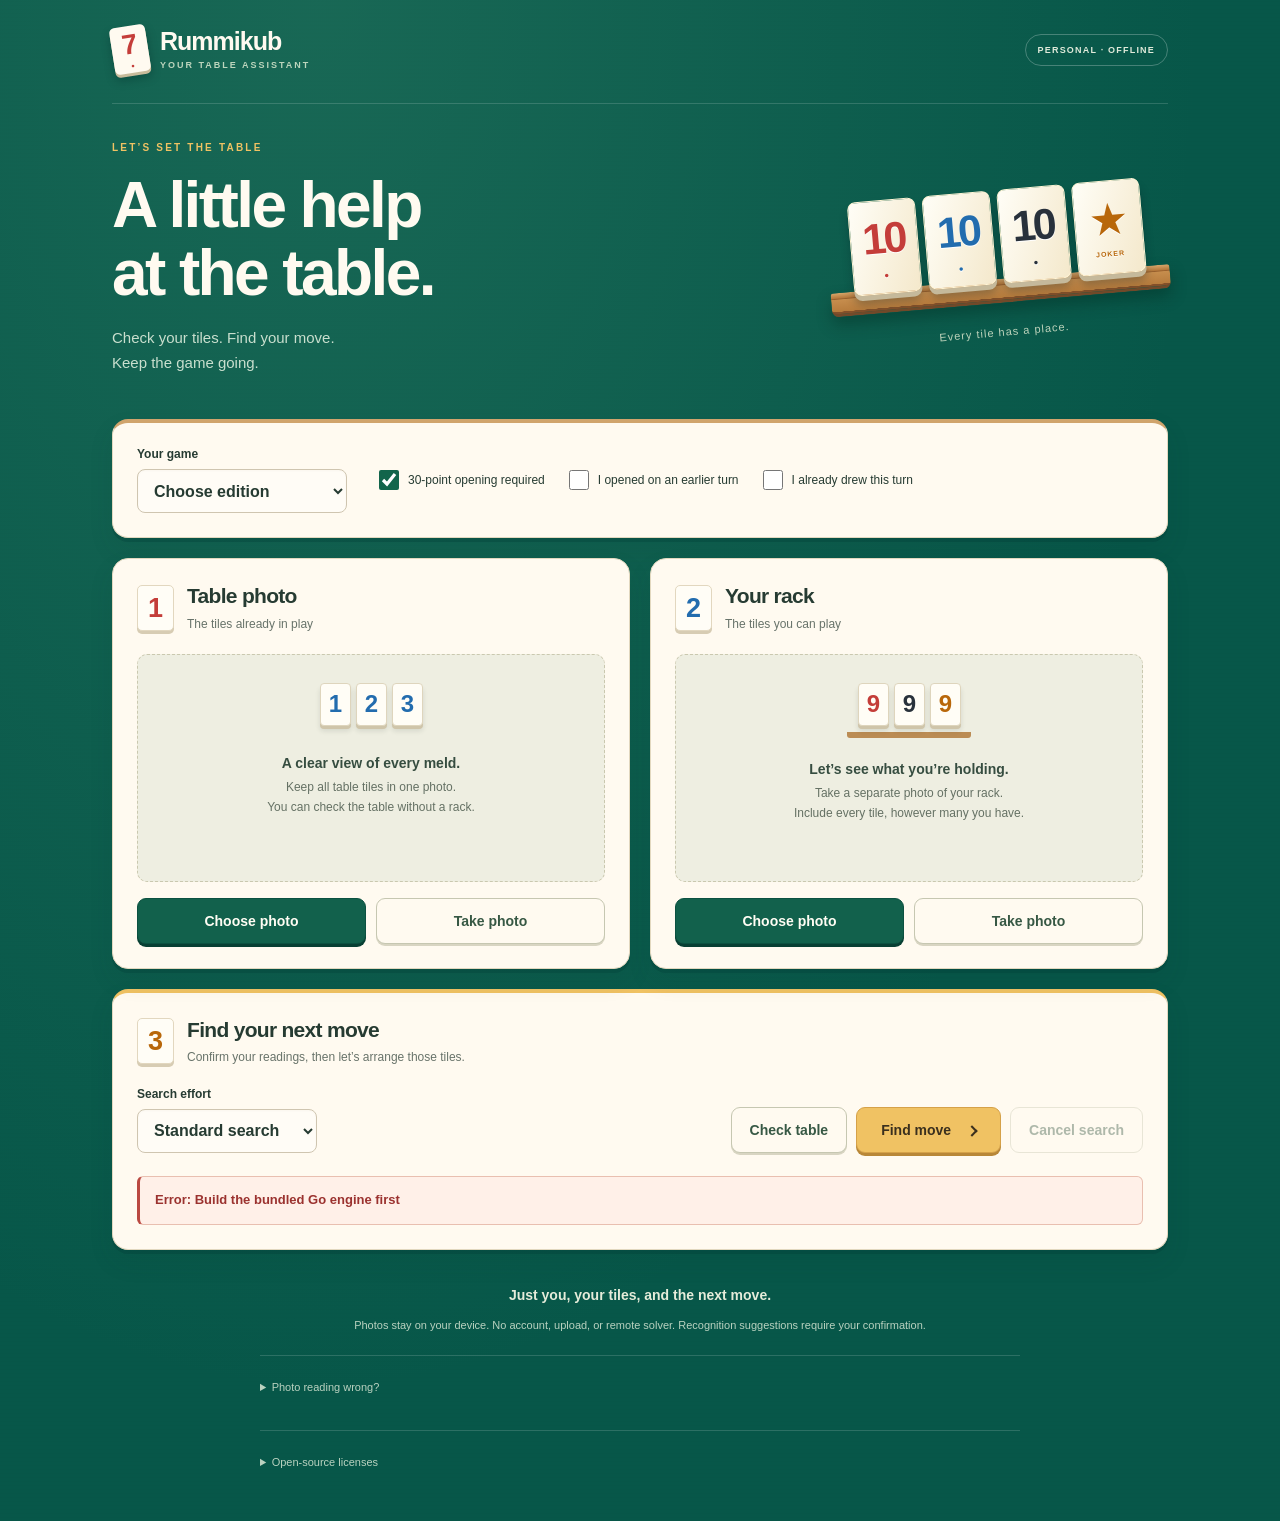
==== phone/web/index.html @ 744f6709 "Suppress nested tile detections and reject confident truncated OCR numbers" ====
<!doctype html>
<html lang="en">
<head>
<meta charset="utf-8">
<meta name="viewport" content="width=device-width,initial-scale=1,viewport-fit=cover">
<meta name="theme-color" content="#075749">
<meta http-equiv="Content-Security-Policy" content="default-src 'none'; script-src 'self' 'wasm-unsafe-eval'; style-src 'self'; img-src 'self' data: blob:; connect-src 'none'; worker-src 'none'; object-src 'none'; base-uri 'none'; form-action 'none'">
<title>Rummikub · Your table assistant</title>
<link rel="stylesheet" href="style.css">
<script defer src="engine/wasm_exec.js"></script>
<script defer src="engine/wasm_data.js"></script>
<script defer src="engine.js"></script>
<script defer src="photo-state.js"></script>
<script defer src="browser-reader.js"></script>
<script defer src="app.js"></script>
</head>
<body>
<main>
<header>
  <div class="top-bar">
    <div class="brand"><span class="brand-tile" aria-hidden="true">7<span>●</span></span><div>Rummikub<span class="brand-caption">YOUR TABLE ASSISTANT</span></div></div>
    <span class="local-badge">PERSONAL · OFFLINE</span>
  </div>
  <div class="hero">
    <div class="hero-copy"><p class="eyebrow">LET’S SET THE TABLE</p><h1>A little help<br>at the table.</h1><p>Check your tiles. Find your move.<br>Keep the game going.</p></div>
    <div class="hero-rack" aria-hidden="true"><div class="rack-tiles"><span class="game-tile red">10<span>●</span></span><span class="game-tile blue">10<span>●</span></span><span class="game-tile black">10<span>●</span></span><span class="game-tile orange joker-tile">★<span>JOKER</span></span></div><div class="wooden-rack"></div><p>Every tile has a place.</p></div>
  </div>
</header>
<section class="settings" aria-label="Game settings">
  <label class="edition-field">Your game<select id="edition"><option value="">Choose edition</option><option value="4">4-player · 106 tiles</option><option value="6">6-player · 160 tiles</option></select></label>
  <div class="rule-options"><label class="check"><input id="opening" type="checkbox" checked>30-point opening required</label><label class="check"><input id="opened" type="checkbox">I opened on an earlier turn</label><label class="check"><input id="drawn" type="checkbox">I already drew this turn</label></div>
</section>
<div class="photo-grid">
  <section class="photo-card">
    <div class="section-title"><span class="step-tile red" aria-hidden="true">1</span><div><h2>Table photo</h2><p>The tiles already in play</p></div></div>
    <input type="file" accept="image/*" id="table-file" hidden>
    <div id="table-photo" class="photo-zone"><div class="empty-photo"><div class="mini-meld" aria-hidden="true"><span class="mini-tile blue">1</span><span class="mini-tile blue">2</span><span class="mini-tile blue">3</span></div><p class="empty">A clear view of every meld.</p><p class="notice">Keep all table tiles in one photo.<br>You can check the table without a rack.</p></div></div>
    <div class="actions photo-actions"><button data-photo="table">Choose photo</button><button data-camera="table" class="secondary">Take photo</button></div>
  </section>
  <section class="photo-card">
    <div class="section-title"><span class="step-tile blue" aria-hidden="true">2</span><div><h2>Your rack</h2><p>The tiles you can play</p></div></div>
    <input type="file" accept="image/*" id="rack-file" hidden>
    <div id="rack-photo" class="photo-zone"><div class="empty-photo"><div class="mini-meld rack-meld" aria-hidden="true"><span class="mini-tile red">9</span><span class="mini-tile black">9</span><span class="mini-tile orange">9</span></div><p class="empty">Let’s see what you’re holding.</p><p class="notice">Take a separate photo of your rack.<br>Include every tile, however many you have.</p></div></div>
    <div class="actions photo-actions"><button data-photo="rack">Choose photo</button><button data-camera="rack" class="secondary">Take photo</button></div>
  </section>
</div>
<section class="search-panel">
  <div class="section-title"><span class="step-tile orange" aria-hidden="true">3</span><div><h2>Find your next move</h2><p>Confirm your readings, then let’s arrange those tiles.</p></div></div>
  <div class="search-controls"><label>Search effort<select id="budget"><option value="200000">Standard search</option><option value="2000000">Extended search</option></select></label><div class="actions"><button id="validate" class="secondary">Check table</button><button id="solve">Find move <span class="move-arrow" aria-hidden="true"></span></button><button id="cancel" class="secondary" disabled>Cancel search</button></div></div>
  <p id="status" role="status" aria-live="polite">Loading local engine…</p><div id="result"></div>
</section>
<footer><p>Just you, your tiles, and the next move.</p>Photos stay on your device. No account, upload, or remote solver. Recognition suggestions require your confirmation.<details id="reading-help"><summary>Photo reading wrong?</summary><p>Save a report containing your selected photos, raw readings and browser details. It stays on your device until you choose to share the file.</p><button id="save-report" disabled>Save reading report</button></details><details><summary>Open-source licenses</summary><pre id="licenses"></pre></details></footer>
</main>
</body>
</html>
---- phone/web/style.css ----
:root{font-family:ui-rounded,"SF Pro Rounded",-apple-system,BlinkMacSystemFont,"Segoe UI",sans-serif;color:#263b32;background:#075749;font-size:16px;--cream:#fffaf0;--ink:#263b32;--red:#c43d39;--blue:#226cae;--orange:#b8670a;--gold:#f0c263}
*{box-sizing:border-box}
body{margin:0;background:radial-gradient(ellipse at 25% 0,rgba(80,158,124,.24),transparent 65%),repeating-linear-gradient(0deg,transparent,transparent 3px,rgba(0,0,0,.017) 3px,rgba(0,0,0,.017) 4px);min-height:100vh}
main{max-width:1120px;margin:auto;padding:max(26px,env(safe-area-inset-top)) 32px max(36px,env(safe-area-inset-bottom))}
p{line-height:1.6}
header{color:var(--cream);padding-bottom:12px}
.top-bar{display:flex;align-items:center;justify-content:space-between;gap:18px;padding-bottom:30px;border-bottom:1px solid #ffffff26}
.brand{display:flex;align-items:center;gap:12px;font-size:25px;font-weight:800;letter-spacing:-1px;line-height:1.1}
.brand-caption{display:block;font-size:9px;font-weight:650;letter-spacing:2px;margin-top:6px;color:#bdd5bd}
.brand-tile{display:flex;flex-direction:column;align-items:center;justify-content:center;width:36px;height:47px;transform:rotate(-9deg);border-radius:5px;background:var(--cream);color:var(--red);font-size:28px;box-shadow:0 3px 0 #c8bb9b,0 6px 10px #002a2760}
.brand-tile span{font-size:6px;margin-top:2px}
.local-badge{font-size:9px;font-weight:750;letter-spacing:1.2px;border:1px solid #ffffff40;padding:10px 12px;border-radius:30px;color:#e0eada;white-space:nowrap}
.hero{display:flex;align-items:center;justify-content:space-between;gap:24px;padding:36px 0 32px}
.eyebrow{font-size:10px;font-weight:750;letter-spacing:2.2px;color:var(--gold);margin:0 0 15px}
h1{font-size:clamp(38px,5.5vw,64px);line-height:1.07;letter-spacing:-2.6px;font-weight:750;margin:0}
.hero-copy>p:last-child{font-size:15px;color:#c9dfce;margin:18px 0 0;line-height:1.65}
.hero-rack{position:relative;width:340px;flex-shrink:0;transform:rotate(-5deg);padding-top:16px}
.rack-tiles{display:flex;justify-content:center;gap:7px;position:relative;z-index:1;padding:0 17px}
.game-tile{display:flex;flex-direction:column;justify-content:center;align-items:center;width:68px;height:94px;font-size:43px;font-weight:800;letter-spacing:-3px;background:linear-gradient(110deg,#fffef7,#f4e8cb);border:1px solid #fff5d6;border-radius:8px;box-shadow:0 5px 0 #c5b99b,0 9px 10px #001c234a;text-shadow:0 1px 0 white}
.game-tile>span{font-size:8px;letter-spacing:0;margin-top:8px}.game-tile.joker-tile{font-size:38px;letter-spacing:0}.game-tile.joker-tile>span{font-size:7px;letter-spacing:1px}
.red{color:var(--red)}.blue{color:var(--blue)}.black{color:#28313b}.orange{color:var(--orange)}
.wooden-rack{position:relative;margin-top:-5px;height:24px;border-radius:3px 3px 7px 7px;background:linear-gradient(#d7a66a 0%,#b77a3d 24%,#98602d 29%,#c68d4d 33%,#b77c3d 89%,#82502a 90%);box-shadow:0 8px 15px #00271e60;border-bottom:3px solid #724a2a}
.hero-rack>p{text-align:center;font-size:11px;font-weight:500;letter-spacing:1px;color:#bdd3bb;margin:21px 0 0}
section{background:var(--cream);border:1px solid #e2d8bf;border-radius:16px;padding:24px;margin-bottom:20px;box-shadow:0 4px 0 #003f3650,0 12px 25px #00372e1a}
h2{font-size:21px;font-weight:750;letter-spacing:-.7px;line-height:1.2;margin:0}
.settings{display:flex;align-items:center;gap:32px;border-top:4px solid #d0a46c}
.edition-field{min-width:210px;font-weight:700}
.rule-options{display:flex;flex-wrap:wrap;gap:14px 24px;align-items:center}
label{display:flex;flex-direction:column;gap:8px;font-size:12px;font-weight:650}
label.check{flex-direction:row;align-items:center;gap:9px;min-height:30px;font-weight:500}
input[type=checkbox]{width:20px;height:20px;accent-color:#12654b;flex-shrink:0;margin:0}
select,input[type=number]{font:inherit;font-size:16px;min-height:44px;border:1px solid #cfc5b0;border-radius:8px;background:#fffcf6;color:var(--ink);padding:10px 12px;max-width:100%;box-shadow:inset 0 1px 2px #5e4b2f08}
.photo-grid{display:grid;grid-template-columns:repeat(2,minmax(0,1fr));gap:20px}
.photo-card{min-width:0;display:flex;flex-direction:column}
.section-title{display:flex;align-items:center;gap:13px;margin-bottom:21px}
.section-title p{font-size:12px;color:#68736a;margin:6px 0 0;line-height:1.5}
.step-tile{display:flex;justify-content:center;align-items:center;flex-shrink:0;width:37px;height:46px;font-size:27px;font-weight:800;background:#fffdf6;border:1px solid #e2d7bf;border-radius:5px;box-shadow:0 3px 0 #d7ccb3}
.photo-zone{min-width:0}
.empty-photo{border:1px dashed #cac8af;border-radius:10px;background:#eeeee1;min-height:228px;padding:28px 12px 18px;text-align:center}
.mini-meld{display:flex;justify-content:center;gap:5px;padding-bottom:6px}
.mini-tile{display:flex;align-items:center;justify-content:center;width:31px;height:43px;font-size:24px;letter-spacing:-1px;font-weight:800;border-radius:4px;background:#fffdf6;border:1px solid #ded5bd;box-shadow:0 3px 0 #cfc5aa,0 5px 5px #283b3220}
.rack-meld{width:124px;margin:auto;border-bottom:6px solid #bb8c54;border-radius:0 0 3px 3px}
.empty{font-size:14px;color:#364d40;font-weight:650;margin:20px 0 4px}
.notice{font-size:12px;color:#657164;line-height:1.65;overflow-wrap:anywhere}
.empty-photo .notice{margin:4px 0 0}
.actions{display:flex;flex-wrap:wrap;align-items:center;gap:10px;margin:14px 0}
.photo-actions{margin:16px 0 0;flex-wrap:wrap}
.photo-actions>button{flex:1}
button{font:inherit;font-size:14px;font-weight:700;background:#12614c;color:#fffdf4;border:1px solid #0c5141;border-radius:9px;padding:13px 18px;min-height:46px;cursor:pointer;box-shadow:0 3px 0 #083f33;transition:background .15s,transform .15s}
button:hover:not(:disabled){background:#0b503f;transform:translateY(-1px)}
button:active:not(:disabled){transform:translateY(2px);box-shadow:none}
button.secondary{background:#fffaf0;color:#375844;border:1px solid #c6c7b1;box-shadow:0 2px 0 #d8d5c2}
button.secondary:hover:not(:disabled){background:#f0efe1}
button:disabled{opacity:.4;cursor:default;box-shadow:none}
:focus-visible{outline:3px solid #b3610a;outline-offset:3px}
.search-panel{border-top:4px solid var(--gold)}
.search-controls{display:flex;align-items:end;flex-wrap:wrap;gap:18px;justify-content:space-between}
.search-controls>label{min-width:180px}
.search-controls .actions{margin:0;gap:9px}
#solve{background:var(--gold);border-color:#d5a149;box-shadow:0 3px 0 #b88738;color:#3b301e;padding-left:24px;padding-right:24px}
#solve:hover:not(:disabled){background:#f7cd7c}
.move-arrow{display:inline-block;width:8px;height:8px;border-right:2px solid currentColor;border-top:2px solid currentColor;transform:rotate(45deg);margin-left:13px}
#status{font-size:13px;font-weight:600;overflow-wrap:anywhere;background:#eaf0e3;border:1px solid #d7e0ce;border-left:3px solid #4f8862;border-radius:6px;padding:13px 15px;margin:23px 0 0;line-height:1.6}
#status.error{color:#9b322f;background:#fff0e8;border-color:#e9bfb0;border-left-color:#ba4941}
#result{max-width:100%;overflow:auto;margin-top:12px;overscroll-behavior-x:contain}
#result:empty{margin:0}
#result svg{display:block;width:100%;min-width:1020px}
#result svg text{font-family:system-ui,sans-serif}
#result svg .heading{font-size:22px;fill:#162f24}
#result svg .number{font-size:28px;font-weight:700}
#result svg .caption{font-size:11px;fill:#253d31}
.photo-preview{max-width:100%;max-height:460px;display:block;margin:4px auto 15px;border-radius:8px;cursor:crosshair}
.tile-editor{display:grid;grid-template-columns:60px minmax(0,1fr);gap:12px;padding:16px 0;border-top:1px solid #dedecb}
.tile-editor canvas{width:60px;height:80px;object-fit:contain;background:#e5e9df;border-radius:6px}
.tile-fields{display:flex;flex-wrap:wrap;align-items:end;gap:8px}
.tile-fields label{min-width:60px;font-size:11px}
.tile-fields input[type=number]{width:74px}
.tile-fields button{font-size:12px;padding:11px;min-height:44px}
.raw-reading{font-size:11px;color:#6c776e;margin:0 0 10px;overflow-wrap:anywhere}
.confirmed{color:#17623c;font-weight:650}
button.confirmed{background:#eaf2df;border-color:#659871;color:#17623c;box-shadow:0 2px 0 #b5c8a6}
.confirm-photo{margin-top:14px;width:100%}
.preview-note{display:flex;align-items:center;flex-wrap:wrap;gap:10px 20px;padding:16px 21px;background:#e8eddb;border-color:#c9d7ba}
.preview-note>div{flex:1;min-width:200px}
.preview-note h2{font-size:13px;letter-spacing:0}
.preview-note p{font-size:12px;margin:5px 0 0;color:#55664f}
.preview-note details{font-size:12px;max-width:100%}
.preview-note summary{cursor:pointer;font-weight:650;min-height:44px;display:list-item;align-content:center}
.preview-note details[open]{flex-basis:100%}
.preview-note code{font-size:11px}
footer{font-size:11px;line-height:1.7;color:#bad2c0;text-align:center;padding:9px 15px 0}
footer>p{font-size:14px;font-weight:600;color:#e5ecda;margin:5px 0 10px}
footer details{text-align:left;margin:20px auto 0;max-width:760px;border-top:1px solid #ffffff26;padding-top:10px}
footer summary{cursor:pointer;min-height:44px;align-content:center}
footer button{background:#f0c263;border-color:#d5a149;box-shadow:0 3px 0 #a47636;color:#3b301e}
footer button:hover:not(:disabled){background:#f7cd7c}
footer pre{white-space:pre-wrap;font:11px/1.5 monospace;overflow-wrap:anywhere}
@media(max-width:760px){main{padding-left:18px;padding-right:18px}.hero{gap:10px}.hero-rack{width:260px}.game-tile{width:53px;height:75px;font-size:34px}.rack-tiles{gap:5px;padding:0 11px}.game-tile.joker-tile{font-size:29px}.game-tile>span{font-size:6px}.hero-rack>p{font-size:10px}.settings{gap:20px}.edition-field{min-width:180px}.photo-grid{gap:16px}section{padding:20px}.search-controls .actions{flex:1}.search-controls .actions button{flex:1}}
@media(max-width:600px){main{padding-left:14px;padding-right:14px;padding-top:max(21px,env(safe-area-inset-top))}.top-bar{padding:0 3px 22px;gap:10px}.brand{font-size:22px;gap:10px}.brand-caption{font-size:8px;letter-spacing:1.5px}.brand-tile{width:31px;height:41px;font-size:25px}.local-badge{font-size:8px;letter-spacing:.6px;padding:9px}.hero{padding:28px 4px 27px;gap:9px}.hero-copy{min-width:0}h1{font-size:36px;letter-spacing:-1.6px}.eyebrow{font-size:8px;letter-spacing:1.35px;margin-bottom:12px}.hero-copy>p:last-child{font-size:12px;margin-top:14px}.hero-rack{width:145px;align-self:center}.rack-tiles{gap:3px;padding:0 4px}.game-tile{width:32px;height:49px;font-size:22px;letter-spacing:-1.8px;border-radius:4px;box-shadow:0 3px 0 #c5b99b,0 5px 7px #001c234a}.game-tile>span{font-size:5px;margin-top:5px}.game-tile.joker-tile{font-size:20px}.game-tile.joker-tile>span{font-size:4px;letter-spacing:.5px}.wooden-rack{height:14px;margin-top:-2px;border-bottom-width:2px}.hero-rack>p{font-size:7px;letter-spacing:.3px;margin-top:14px}.settings{display:block;padding:18px;border-top-width:3px}.edition-field{display:grid;grid-template-columns:76px minmax(0,1fr);align-items:center;font-size:13px;min-width:0;gap:12px}.rule-options{margin-top:16px;padding-top:12px;border-top:1px solid #dedecb;display:grid;gap:7px}.check{font-size:12px}.photo-grid{display:block}.section-title{gap:12px;margin-bottom:19px}.section-title h2{font-size:21px}.step-tile{width:34px;height:42px;font-size:25px}section{padding:20px;margin-bottom:17px;border-radius:13px}.empty-photo{min-height:190px;padding:22px 10px 16px}.empty{margin-top:17px}.empty-photo .notice br{display:none}.photo-actions>button{min-width:110px}.search-controls{gap:16px}.search-controls>label{width:100%}.search-controls .actions{width:100%;display:grid;grid-template-columns:1fr 1fr}.search-controls #cancel{grid-column:1/-1;min-height:42px;padding:10px}#status{margin-top:18px;font-size:12px}.tile-fields button{width:100%}.preview-note{padding:14px 17px;gap:2px 10px}.preview-note>div{min-width:180px}.preview-note summary{min-height:36px}.preview-note details{font-size:11px}footer{padding-left:6px;padding-right:6px}}
@media(max-width:360px){h1{font-size:31px}.hero-rack{width:120px}.game-tile{width:27px;height:44px;font-size:19px}.game-tile.joker-tile{font-size:18px}.brand-caption{letter-spacing:1px}.local-badge{font-size:7px;padding:8px}.hero-copy>p:last-child{font-size:11px}}
@media(prefers-reduced-motion:reduce){button{transition:none}}
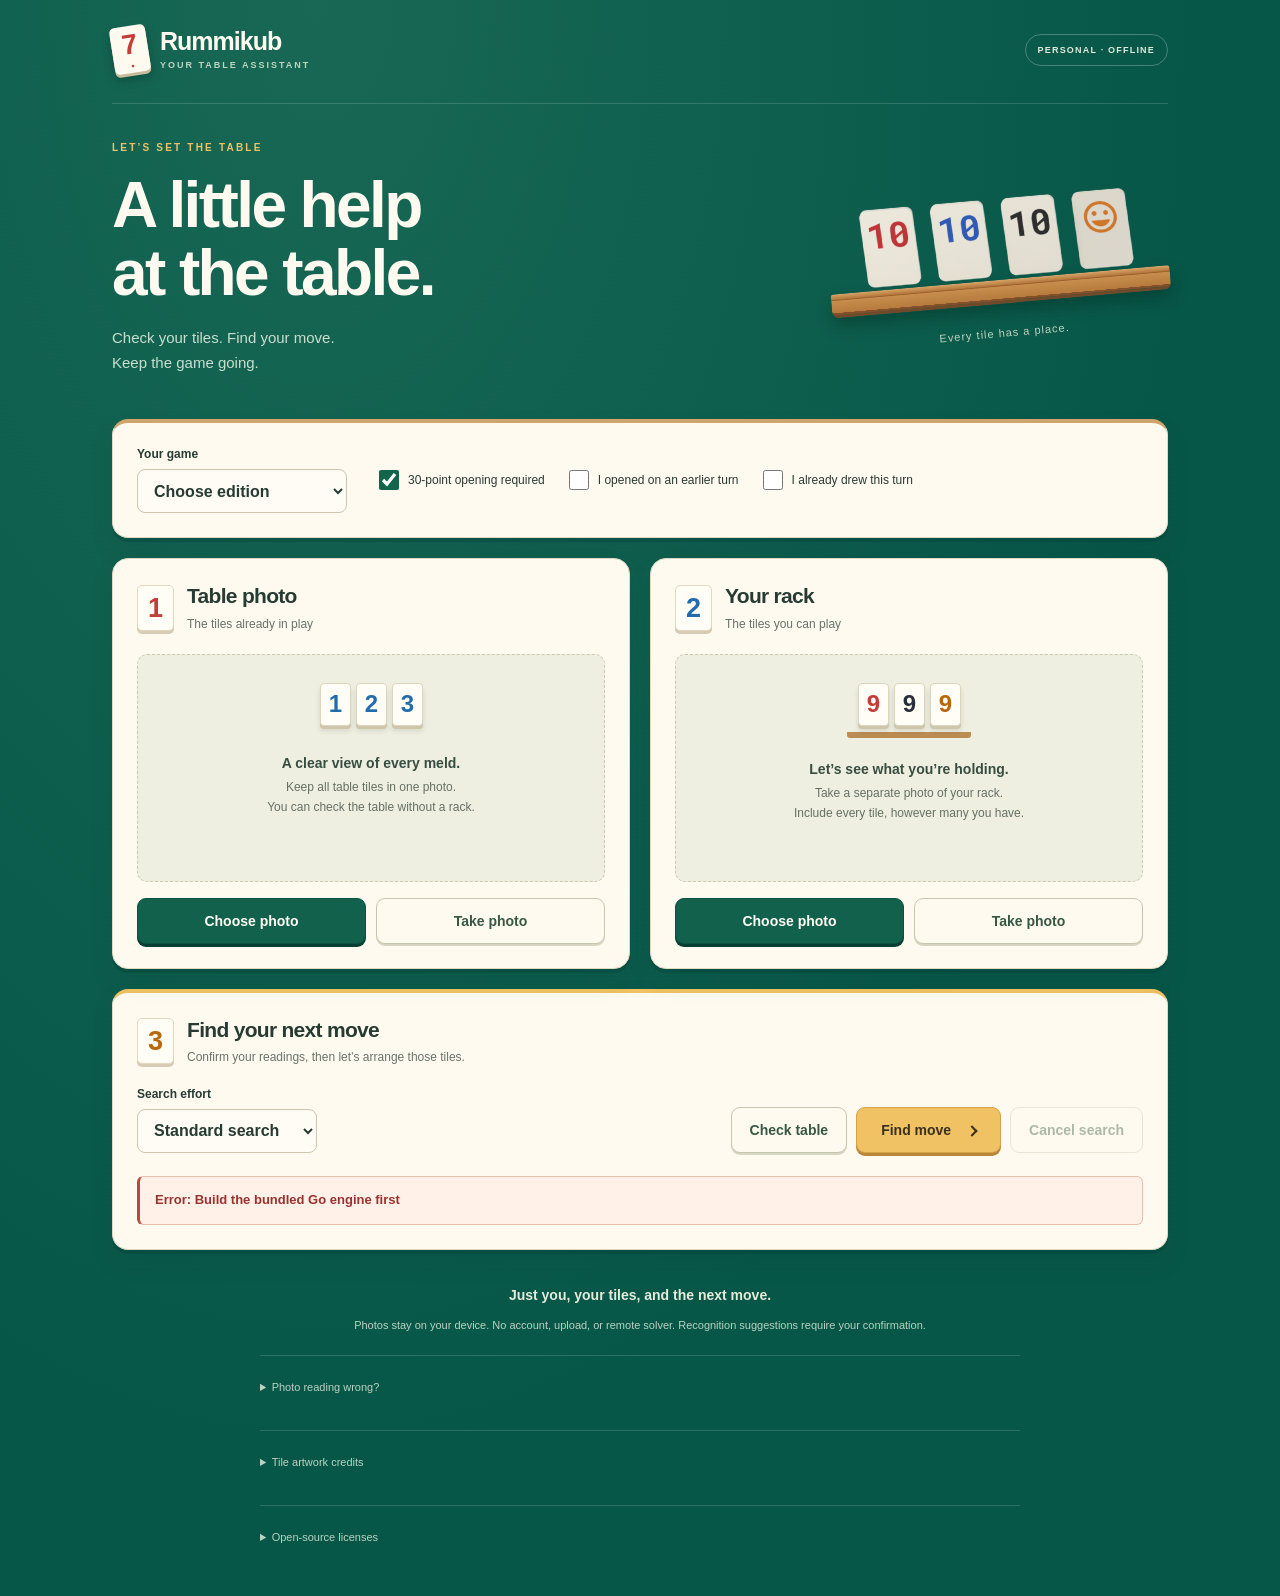
==== commit 20f4f393: "Render confirmed phone diagrams with the requested Printables tile models" ====
--- a/phone/web/index.html
+++ b/phone/web/index.html
@@ -12,6 +12,7 @@
 <script defer src="engine.js"></script>
 <script defer src="photo-state.js"></script>
 <script defer src="browser-reader.js"></script>
+<script defer src="tile-art.js"></script>
 <script defer src="app.js"></script>
 </head>
 <body>
@@ -23,7 +24,7 @@
   </div>
   <div class="hero">
     <div class="hero-copy"><p class="eyebrow">LET’S SET THE TABLE</p><h1>A little help<br>at the table.</h1><p>Check your tiles. Find your move.<br>Keep the game going.</p></div>
-    <div class="hero-rack" aria-hidden="true"><div class="rack-tiles"><span class="game-tile red">10<span>●</span></span><span class="game-tile blue">10<span>●</span></span><span class="game-tile black">10<span>●</span></span><span class="game-tile orange joker-tile">★<span>JOKER</span></span></div><div class="wooden-rack"></div><p>Every tile has a place.</p></div>
+    <div class="hero-rack" aria-hidden="true"><div class="rack-tiles"><svg class="tile-art-decoration" viewBox="1728 0 192 288" focusable="false"><image href="tile-art/tiles-atlas.png" width="2688" height="1152"/></svg><svg class="tile-art-decoration" viewBox="1728 288 192 288" focusable="false"><image href="tile-art/tiles-atlas.png" width="2688" height="1152"/></svg><svg class="tile-art-decoration" viewBox="1728 576 192 288" focusable="false"><image href="tile-art/tiles-atlas.png" width="2688" height="1152"/></svg><svg class="tile-art-decoration" viewBox="2496 864 192 288" focusable="false"><image href="tile-art/tiles-atlas.png" width="2688" height="1152"/></svg></div><div class="wooden-rack"></div><p>Every tile has a place.</p></div>
   </div>
 </header>
 <section class="settings" aria-label="Game settings">
@@ -49,7 +50,7 @@
   <div class="search-controls"><label>Search effort<select id="budget"><option value="200000">Standard search</option><option value="2000000">Extended search</option></select></label><div class="actions"><button id="validate" class="secondary">Check table</button><button id="solve">Find move <span class="move-arrow" aria-hidden="true"></span></button><button id="cancel" class="secondary" disabled>Cancel search</button></div></div>
   <p id="status" role="status" aria-live="polite">Loading local engine…</p><div id="result"></div>
 </section>
-<footer><p>Just you, your tiles, and the next move.</p>Photos stay on your device. No account, upload, or remote solver. Recognition suggestions require your confirmation.<details id="reading-help"><summary>Photo reading wrong?</summary><p>Save a report containing your selected photos, raw readings and browser details. It stays on your device until you choose to share the file.</p><button id="save-report" disabled>Save reading report</button></details><details><summary>Open-source licenses</summary><pre id="licenses"></pre></details></footer>
+<footer><p>Just you, your tiles, and the next move.</p>Photos stay on your device. No account, upload, or remote solver. Recognition suggestions require your confirmation.<details id="reading-help"><summary>Photo reading wrong?</summary><p>Save a report containing your selected photos, raw readings and browser details. It stays on your device until you choose to share the file.</p><button id="save-report" disabled>Save reading report</button></details><details><summary>Tile artwork credits</summary><p>Multicolor Rummikub tiles by <a href="https://www.printables.com/model/130082-multicolor-rummikub-tiles">KlaasYK on Printables</a>, licensed <a href="https://creativecommons.org/licenses/by-sa/4.0/">CC BY-SA 4.0</a>. Adapted by reorienting the original meshes, assigning ivory bodies and four ink colors, and rendering a local sprite atlas. The adapted artwork is also CC BY-SA 4.0.</p></details><details><summary>Open-source licenses</summary><pre id="licenses"></pre></details></footer>
 </main>
 </body>
 </html>
--- a/phone/web/style.css
+++ b/phone/web/style.css
@@ -64,7 +64,7 @@
 #status.error{color:#9b322f;background:#fff0e8;border-color:#e9bfb0;border-left-color:#ba4941}
 #result{max-width:100%;overflow:auto;margin-top:12px;overscroll-behavior-x:contain}
 #result:empty{margin:0}
-#result svg{display:block;width:100%;min-width:1020px}
+#result>svg{display:block;width:100%;min-width:1020px}
 #result svg text{font-family:system-ui,sans-serif}
 #result svg .heading{font-size:22px;fill:#162f24}
 #result svg .number{font-size:28px;font-weight:700}
@@ -90,6 +90,7 @@
 .preview-note code{font-size:11px}
 footer{font-size:11px;line-height:1.7;color:#bad2c0;text-align:center;padding:9px 15px 0}
 footer>p{font-size:14px;font-weight:600;color:#e5ecda;margin:5px 0 10px}
+footer a{color:#e5ecda}
 footer details{text-align:left;margin:20px auto 0;max-width:760px;border-top:1px solid #ffffff26;padding-top:10px}
 footer summary{cursor:pointer;min-height:44px;align-content:center}
 footer button{background:#f0c263;border-color:#d5a149;box-shadow:0 3px 0 #a47636;color:#3b301e}
@@ -99,3 +100,8 @@
 @media(max-width:600px){main{padding-left:14px;padding-right:14px;padding-top:max(21px,env(safe-area-inset-top))}.top-bar{padding:0 3px 22px;gap:10px}.brand{font-size:22px;gap:10px}.brand-caption{font-size:8px;letter-spacing:1.5px}.brand-tile{width:31px;height:41px;font-size:25px}.local-badge{font-size:8px;letter-spacing:.6px;padding:9px}.hero{padding:28px 4px 27px;gap:9px}.hero-copy{min-width:0}h1{font-size:36px;letter-spacing:-1.6px}.eyebrow{font-size:8px;letter-spacing:1.35px;margin-bottom:12px}.hero-copy>p:last-child{font-size:12px;margin-top:14px}.hero-rack{width:145px;align-self:center}.rack-tiles{gap:3px;padding:0 4px}.game-tile{width:32px;height:49px;font-size:22px;letter-spacing:-1.8px;border-radius:4px;box-shadow:0 3px 0 #c5b99b,0 5px 7px #001c234a}.game-tile>span{font-size:5px;margin-top:5px}.game-tile.joker-tile{font-size:20px}.game-tile.joker-tile>span{font-size:4px;letter-spacing:.5px}.wooden-rack{height:14px;margin-top:-2px;border-bottom-width:2px}.hero-rack>p{font-size:7px;letter-spacing:.3px;margin-top:14px}.settings{display:block;padding:18px;border-top-width:3px}.edition-field{display:grid;grid-template-columns:76px minmax(0,1fr);align-items:center;font-size:13px;min-width:0;gap:12px}.rule-options{margin-top:16px;padding-top:12px;border-top:1px solid #dedecb;display:grid;gap:7px}.check{font-size:12px}.photo-grid{display:block}.section-title{gap:12px;margin-bottom:19px}.section-title h2{font-size:21px}.step-tile{width:34px;height:42px;font-size:25px}section{padding:20px;margin-bottom:17px;border-radius:13px}.empty-photo{min-height:190px;padding:22px 10px 16px}.empty{margin-top:17px}.empty-photo .notice br{display:none}.photo-actions>button{min-width:110px}.search-controls{gap:16px}.search-controls>label{width:100%}.search-controls .actions{width:100%;display:grid;grid-template-columns:1fr 1fr}.search-controls #cancel{grid-column:1/-1;min-height:42px;padding:10px}#status{margin-top:18px;font-size:12px}.tile-fields button{width:100%}.preview-note{padding:14px 17px;gap:2px 10px}.preview-note>div{min-width:180px}.preview-note summary{min-height:36px}.preview-note details{font-size:11px}footer{padding-left:6px;padding-right:6px}}
 @media(max-width:360px){h1{font-size:31px}.hero-rack{width:120px}.game-tile{width:27px;height:44px;font-size:19px}.game-tile.joker-tile{font-size:18px}.brand-caption{letter-spacing:1px}.local-badge{font-size:7px;padding:8px}.hero-copy>p:last-child{font-size:11px}}
 @media(prefers-reduced-motion:reduce){button{transition:none}}
+
+.hero-rack .tile-art-decoration{display:block;width:64px;height:96px;flex-shrink:0;overflow:hidden}
+@media(max-width:760px){.hero-rack .tile-art-decoration{width:50px;height:75px}}
+@media(max-width:600px){.hero-rack .tile-art-decoration{width:32px;height:48px}}
+@media(max-width:360px){.hero-rack .tile-art-decoration{width:28px;height:42px}}
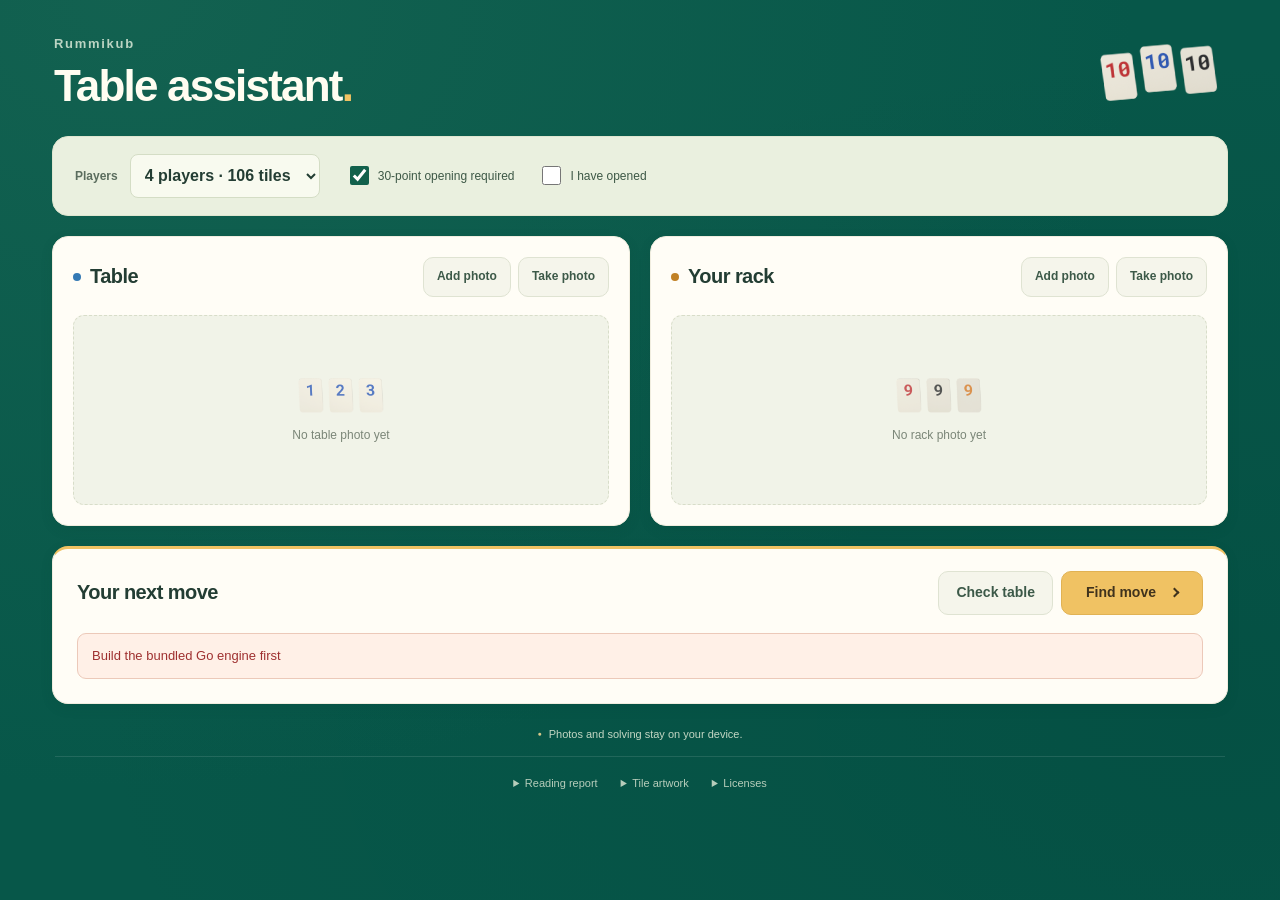
==== commit 58c69de1: "Use readable photos immediately and simplify the phone assistant" ====
--- a/phone/web/index.html
+++ b/phone/web/index.html
@@ -5,7 +5,7 @@
 <meta name="viewport" content="width=device-width,initial-scale=1,viewport-fit=cover">
 <meta name="theme-color" content="#075749">
 <meta http-equiv="Content-Security-Policy" content="default-src 'none'; script-src 'self' 'wasm-unsafe-eval'; style-src 'self'; img-src 'self' data: blob:; connect-src 'none'; worker-src 'none'; object-src 'none'; base-uri 'none'; form-action 'none'">
-<title>Rummikub · Your table assistant</title>
+<title>Rummikub · Table assistant</title>
 <link rel="stylesheet" href="style.css">
 <script defer src="engine/wasm_exec.js"></script>
 <script defer src="engine/wasm_data.js"></script>
@@ -13,44 +13,51 @@
 <script defer src="photo-state.js"></script>
 <script defer src="browser-reader.js"></script>
 <script defer src="tile-art.js"></script>
+<script defer src="table-view.js"></script>
 <script defer src="app.js"></script>
 </head>
 <body>
 <main>
-<header>
-  <div class="top-bar">
-    <div class="brand"><span class="brand-tile" aria-hidden="true">7<span>●</span></span><div>Rummikub<span class="brand-caption">YOUR TABLE ASSISTANT</span></div></div>
-    <span class="local-badge">PERSONAL · OFFLINE</span>
-  </div>
-  <div class="hero">
-    <div class="hero-copy"><p class="eyebrow">LET’S SET THE TABLE</p><h1>A little help<br>at the table.</h1><p>Check your tiles. Find your move.<br>Keep the game going.</p></div>
-    <div class="hero-rack" aria-hidden="true"><div class="rack-tiles"><svg class="tile-art-decoration" viewBox="1728 0 192 288" focusable="false"><image href="tile-art/tiles-atlas.png" width="2688" height="1152"/></svg><svg class="tile-art-decoration" viewBox="1728 288 192 288" focusable="false"><image href="tile-art/tiles-atlas.png" width="2688" height="1152"/></svg><svg class="tile-art-decoration" viewBox="1728 576 192 288" focusable="false"><image href="tile-art/tiles-atlas.png" width="2688" height="1152"/></svg><svg class="tile-art-decoration" viewBox="2496 864 192 288" focusable="false"><image href="tile-art/tiles-atlas.png" width="2688" height="1152"/></svg></div><div class="wooden-rack"></div><p>Every tile has a place.</p></div>
+<header class="page-header">
+  <div><p class="wordmark">Rummikub</p><h1>Table assistant<span class="title-dot">.</span></h1></div>
+  <div class="header-tiles" aria-hidden="true">
+    <svg class="tile-art-decoration" viewBox="1728 0 192 288" focusable="false"><image href="tile-art/tiles-atlas.png" width="2688" height="1152"/></svg>
+    <svg class="tile-art-decoration" viewBox="1728 288 192 288" focusable="false"><image href="tile-art/tiles-atlas.png" width="2688" height="1152"/></svg>
+    <svg class="tile-art-decoration" viewBox="1728 576 192 288" focusable="false"><image href="tile-art/tiles-atlas.png" width="2688" height="1152"/></svg>
   </div>
 </header>
 <section class="settings" aria-label="Game settings">
-  <label class="edition-field">Your game<select id="edition"><option value="">Choose edition</option><option value="4">4-player · 106 tiles</option><option value="6">6-player · 160 tiles</option></select></label>
-  <div class="rule-options"><label class="check"><input id="opening" type="checkbox" checked>30-point opening required</label><label class="check"><input id="opened" type="checkbox">I opened on an earlier turn</label><label class="check"><input id="drawn" type="checkbox">I already drew this turn</label></div>
+  <label class="edition-field">Players<select id="edition"><option value="4" selected>4 players · 106 tiles</option><option value="6">6 players · 160 tiles</option></select></label>
+  <div class="rule-options">
+    <label class="check"><input id="opening" type="checkbox" checked>30-point opening required</label>
+    <label class="check" id="opened-option"><input id="opened" type="checkbox">I have opened</label>
+  </div>
 </section>
 <div class="photo-grid">
-  <section class="photo-card">
-    <div class="section-title"><span class="step-tile red" aria-hidden="true">1</span><div><h2>Table photo</h2><p>The tiles already in play</p></div></div>
+  <section class="photo-card" aria-labelledby="table-heading">
+    <div class="card-header"><h2 id="table-heading"><span class="heading-dot blue" aria-hidden="true"></span>Table</h2><div class="photo-actions"><button data-photo="table" class="secondary">Add photo</button><button data-camera="table" class="secondary">Take photo</button></div></div>
     <input type="file" accept="image/*" id="table-file" hidden>
-    <div id="table-photo" class="photo-zone"><div class="empty-photo"><div class="mini-meld" aria-hidden="true"><span class="mini-tile blue">1</span><span class="mini-tile blue">2</span><span class="mini-tile blue">3</span></div><p class="empty">A clear view of every meld.</p><p class="notice">Keep all table tiles in one photo.<br>You can check the table without a rack.</p></div></div>
-    <div class="actions photo-actions"><button data-photo="table">Choose photo</button><button data-camera="table" class="secondary">Take photo</button></div>
+    <div id="table-photo" class="photo-zone"><div class="empty-photo"><div class="empty-art" aria-hidden="true"><svg class="tile-art-decoration" viewBox="0 288 192 288" focusable="false"><image href="tile-art/tiles-atlas.png" width="2688" height="1152"/></svg><svg class="tile-art-decoration" viewBox="192 288 192 288" focusable="false"><image href="tile-art/tiles-atlas.png" width="2688" height="1152"/></svg><svg class="tile-art-decoration" viewBox="384 288 192 288" focusable="false"><image href="tile-art/tiles-atlas.png" width="2688" height="1152"/></svg></div><p>No table photo yet</p></div></div>
   </section>
-  <section class="photo-card">
-    <div class="section-title"><span class="step-tile blue" aria-hidden="true">2</span><div><h2>Your rack</h2><p>The tiles you can play</p></div></div>
+  <section class="photo-card" aria-labelledby="rack-heading">
+    <div class="card-header"><h2 id="rack-heading"><span class="heading-dot orange" aria-hidden="true"></span>Your rack</h2><div class="photo-actions"><button data-photo="rack" class="secondary">Add photo</button><button data-camera="rack" class="secondary">Take photo</button></div></div>
     <input type="file" accept="image/*" id="rack-file" hidden>
-    <div id="rack-photo" class="photo-zone"><div class="empty-photo"><div class="mini-meld rack-meld" aria-hidden="true"><span class="mini-tile red">9</span><span class="mini-tile black">9</span><span class="mini-tile orange">9</span></div><p class="empty">Let’s see what you’re holding.</p><p class="notice">Take a separate photo of your rack.<br>Include every tile, however many you have.</p></div></div>
-    <div class="actions photo-actions"><button data-photo="rack">Choose photo</button><button data-camera="rack" class="secondary">Take photo</button></div>
+    <div id="rack-photo" class="photo-zone"><div class="empty-photo"><div class="empty-art" aria-hidden="true"><svg class="tile-art-decoration" viewBox="1536 0 192 288" focusable="false"><image href="tile-art/tiles-atlas.png" width="2688" height="1152"/></svg><svg class="tile-art-decoration" viewBox="1536 576 192 288" focusable="false"><image href="tile-art/tiles-atlas.png" width="2688" height="1152"/></svg><svg class="tile-art-decoration" viewBox="1536 864 192 288" focusable="false"><image href="tile-art/tiles-atlas.png" width="2688" height="1152"/></svg></div><p>No rack photo yet</p></div></div>
   </section>
 </div>
-<section class="search-panel">
-  <div class="section-title"><span class="step-tile orange" aria-hidden="true">3</span><div><h2>Find your next move</h2><p>Confirm your readings, then let’s arrange those tiles.</p></div></div>
-  <div class="search-controls"><label>Search effort<select id="budget"><option value="200000">Standard search</option><option value="2000000">Extended search</option></select></label><div class="actions"><button id="validate" class="secondary">Check table</button><button id="solve">Find move <span class="move-arrow" aria-hidden="true"></span></button><button id="cancel" class="secondary" disabled>Cancel search</button></div></div>
-  <p id="status" role="status" aria-live="polite">Loading local engine…</p><div id="result"></div>
+<section class="search-panel" aria-labelledby="move-heading">
+  <div class="search-controls"><h2 id="move-heading">Your next move</h2><div class="actions"><button id="validate" class="secondary">Check table</button><button id="solve">Find move <span class="move-arrow" aria-hidden="true"></span></button><button id="cancel" class="secondary" disabled>Cancel</button></div></div>
+  <p id="status" role="status" aria-live="polite">Loading…</p>
+  <div id="result"></div>
 </section>
-<footer><p>Just you, your tiles, and the next move.</p>Photos stay on your device. No account, upload, or remote solver. Recognition suggestions require your confirmation.<details id="reading-help"><summary>Photo reading wrong?</summary><p>Save a report containing your selected photos, raw readings and browser details. It stays on your device until you choose to share the file.</p><button id="save-report" disabled>Save reading report</button></details><details><summary>Tile artwork credits</summary><p>Multicolor Rummikub tiles by <a href="https://www.printables.com/model/130082-multicolor-rummikub-tiles">KlaasYK on Printables</a>, licensed <a href="https://creativecommons.org/licenses/by-sa/4.0/">CC BY-SA 4.0</a>. Adapted by reorienting the original meshes, assigning ivory bodies and four ink colors, and rendering a local sprite atlas. The adapted artwork is also CC BY-SA 4.0.</p></details><details><summary>Open-source licenses</summary><pre id="licenses"></pre></details></footer>
+<footer>
+  <p class="privacy-note"><span aria-hidden="true">●</span> Photos and solving stay on your device.</p>
+  <div class="footer-details">
+    <details id="reading-help"><summary>Reading report</summary><p>Download your photos and their readings to review or share.</p><button id="save-report" class="secondary" disabled>Save report</button></details>
+    <details><summary>Tile artwork</summary><p>Multicolor Rummikub tiles by <a href="https://www.printables.com/model/130082-multicolor-rummikub-tiles">KlaasYK on Printables</a>, licensed <a href="https://creativecommons.org/licenses/by-sa/4.0/">CC BY-SA 4.0</a>. Adapted by reorienting the original meshes, assigning ivory bodies and four ink colors, and rendering a local sprite atlas. The adapted artwork is also CC BY-SA 4.0.</p></details>
+    <details><summary>Licenses</summary><pre id="licenses"></pre></details>
+  </div>
+</footer>
 </main>
 </body>
 </html>
--- a/phone/web/style.css
+++ b/phone/web/style.css
@@ -1,107 +1,116 @@
-:root{font-family:ui-rounded,"SF Pro Rounded",-apple-system,BlinkMacSystemFont,"Segoe UI",sans-serif;color:#263b32;background:#075749;font-size:16px;--cream:#fffaf0;--ink:#263b32;--red:#c43d39;--blue:#226cae;--orange:#b8670a;--gold:#f0c263}
+:root{font-family:-apple-system,BlinkMacSystemFont,"Segoe UI",sans-serif;font-size:16px;color:#233d33;background:#075749;--cream:#fffdf6;--ink:#233d33;--muted:#6b786e;--line:#e3e5d8;--green:#12614c;--gold:#f0c263;--red:#bd3d3d;--blue:#3479b4;--orange:#c18125}
 *{box-sizing:border-box}
-body{margin:0;background:radial-gradient(ellipse at 25% 0,rgba(80,158,124,.24),transparent 65%),repeating-linear-gradient(0deg,transparent,transparent 3px,rgba(0,0,0,.017) 3px,rgba(0,0,0,.017) 4px);min-height:100vh}
-main{max-width:1120px;margin:auto;padding:max(26px,env(safe-area-inset-top)) 32px max(36px,env(safe-area-inset-bottom))}
-p{line-height:1.6}
-header{color:var(--cream);padding-bottom:12px}
-.top-bar{display:flex;align-items:center;justify-content:space-between;gap:18px;padding-bottom:30px;border-bottom:1px solid #ffffff26}
-.brand{display:flex;align-items:center;gap:12px;font-size:25px;font-weight:800;letter-spacing:-1px;line-height:1.1}
-.brand-caption{display:block;font-size:9px;font-weight:650;letter-spacing:2px;margin-top:6px;color:#bdd5bd}
-.brand-tile{display:flex;flex-direction:column;align-items:center;justify-content:center;width:36px;height:47px;transform:rotate(-9deg);border-radius:5px;background:var(--cream);color:var(--red);font-size:28px;box-shadow:0 3px 0 #c8bb9b,0 6px 10px #002a2760}
-.brand-tile span{font-size:6px;margin-top:2px}
-.local-badge{font-size:9px;font-weight:750;letter-spacing:1.2px;border:1px solid #ffffff40;padding:10px 12px;border-radius:30px;color:#e0eada;white-space:nowrap}
-.hero{display:flex;align-items:center;justify-content:space-between;gap:24px;padding:36px 0 32px}
-.eyebrow{font-size:10px;font-weight:750;letter-spacing:2.2px;color:var(--gold);margin:0 0 15px}
-h1{font-size:clamp(38px,5.5vw,64px);line-height:1.07;letter-spacing:-2.6px;font-weight:750;margin:0}
-.hero-copy>p:last-child{font-size:15px;color:#c9dfce;margin:18px 0 0;line-height:1.65}
-.hero-rack{position:relative;width:340px;flex-shrink:0;transform:rotate(-5deg);padding-top:16px}
-.rack-tiles{display:flex;justify-content:center;gap:7px;position:relative;z-index:1;padding:0 17px}
-.game-tile{display:flex;flex-direction:column;justify-content:center;align-items:center;width:68px;height:94px;font-size:43px;font-weight:800;letter-spacing:-3px;background:linear-gradient(110deg,#fffef7,#f4e8cb);border:1px solid #fff5d6;border-radius:8px;box-shadow:0 5px 0 #c5b99b,0 9px 10px #001c234a;text-shadow:0 1px 0 white}
-.game-tile>span{font-size:8px;letter-spacing:0;margin-top:8px}.game-tile.joker-tile{font-size:38px;letter-spacing:0}.game-tile.joker-tile>span{font-size:7px;letter-spacing:1px}
-.red{color:var(--red)}.blue{color:var(--blue)}.black{color:#28313b}.orange{color:var(--orange)}
-.wooden-rack{position:relative;margin-top:-5px;height:24px;border-radius:3px 3px 7px 7px;background:linear-gradient(#d7a66a 0%,#b77a3d 24%,#98602d 29%,#c68d4d 33%,#b77c3d 89%,#82502a 90%);box-shadow:0 8px 15px #00271e60;border-bottom:3px solid #724a2a}
-.hero-rack>p{text-align:center;font-size:11px;font-weight:500;letter-spacing:1px;color:#bdd3bb;margin:21px 0 0}
-section{background:var(--cream);border:1px solid #e2d8bf;border-radius:16px;padding:24px;margin-bottom:20px;box-shadow:0 4px 0 #003f3650,0 12px 25px #00372e1a}
-h2{font-size:21px;font-weight:750;letter-spacing:-.7px;line-height:1.2;margin:0}
-.settings{display:flex;align-items:center;gap:32px;border-top:4px solid #d0a46c}
-.edition-field{min-width:210px;font-weight:700}
-.rule-options{display:flex;flex-wrap:wrap;gap:14px 24px;align-items:center}
-label{display:flex;flex-direction:column;gap:8px;font-size:12px;font-weight:650}
-label.check{flex-direction:row;align-items:center;gap:9px;min-height:30px;font-weight:500}
-input[type=checkbox]{width:20px;height:20px;accent-color:#12654b;flex-shrink:0;margin:0}
-select,input[type=number]{font:inherit;font-size:16px;min-height:44px;border:1px solid #cfc5b0;border-radius:8px;background:#fffcf6;color:var(--ink);padding:10px 12px;max-width:100%;box-shadow:inset 0 1px 2px #5e4b2f08}
+body{margin:0;min-height:100vh;background:radial-gradient(ellipse at 10% 0,#24715b66,transparent 62%),radial-gradient(ellipse at 95% 80%,#00423855,transparent 65%)}
+main{max-width:1240px;margin:auto;padding:max(30px,env(safe-area-inset-top)) 32px max(28px,env(safe-area-inset-bottom))}
+button,input,select{font:inherit}
+button,select,input[type=number]{min-height:44px}
+button{display:inline-flex;align-items:center;justify-content:center;gap:10px;border:1px solid transparent;border-radius:10px;background:var(--green);color:var(--cream);font-size:14px;font-weight:650;line-height:1.3;padding:11px 17px;cursor:pointer;transition:background .15s,box-shadow .15s,transform .15s}
+button:hover:not(:disabled){background:#084d3c;box-shadow:0 3px 8px #002a251a}
+button:active:not(:disabled){transform:translateY(1px)}
+button.secondary{background:#f5f5eb;color:#3c5948;border-color:#dfe3d2}
+button.secondary:hover:not(:disabled){background:#eceee0}
+button:disabled{opacity:.45;cursor:default}
+:focus-visible{outline:3px solid #ca9b38;outline-offset:3px}
+[hidden]{display:none!important}
+p{line-height:1.55}
+.page-header{display:flex;align-items:center;justify-content:space-between;gap:20px;color:#fffdf1;padding:4px 2px 25px}
+.wordmark{font-size:13px;font-weight:650;letter-spacing:1.7px;margin:0 0 8px;color:#bbd4c3}
+h1{font-size:clamp(30px,4.5vw,44px);line-height:1.1;letter-spacing:-1.8px;font-weight:650;margin:0}
+.title-dot{color:var(--gold)}
+.header-tiles{display:flex;gap:2px;align-items:center;transform:rotate(-5deg);padding-right:8px}
+.tile-art-decoration{display:block;width:38px;height:57px;flex-shrink:0;overflow:hidden}
+.header-tiles .tile-art-decoration:nth-child(2){transform:translateY(-5px)}
+section{background:var(--cream);border:1px solid #f0eddf;border-radius:16px;padding:22px;margin:0 0 20px;box-shadow:0 4px 12px #003d3320}
+h2{font-size:20px;font-weight:650;letter-spacing:-.55px;line-height:1.25;margin:0}
+.settings{display:flex;flex-wrap:wrap;align-items:center;gap:18px 30px;padding:17px 22px;background:#eaf0df;border-color:#dfe6d0;box-shadow:none}
+label{display:flex;flex-direction:column;gap:6px;font-size:11px;font-weight:650;color:#5b6d5e}
+.edition-field{display:flex;flex-direction:row;align-items:center;gap:12px;font-size:12px}
+select,input[type=number]{border:1px solid #d9dfcc;background:#fffef8;color:var(--ink);border-radius:8px;padding:9px 10px;max-width:100%;font-size:16px;line-height:1.2}
+.edition-field select{min-width:190px;background:#f8faef;border-color:#d4ddc5}
+.rule-options{display:flex;align-items:center;flex-wrap:wrap;gap:12px 28px}
+label.check{flex-direction:row;align-items:center;gap:9px;min-height:35px;color:#3d5846;font-size:12px;font-weight:500}
+label.check:has(input:disabled){opacity:.5}
+input[type=checkbox]{height:19px;width:19px;flex-shrink:0;accent-color:#12614c;margin:0}
 .photo-grid{display:grid;grid-template-columns:repeat(2,minmax(0,1fr));gap:20px}
-.photo-card{min-width:0;display:flex;flex-direction:column}
-.section-title{display:flex;align-items:center;gap:13px;margin-bottom:21px}
-.section-title p{font-size:12px;color:#68736a;margin:6px 0 0;line-height:1.5}
-.step-tile{display:flex;justify-content:center;align-items:center;flex-shrink:0;width:37px;height:46px;font-size:27px;font-weight:800;background:#fffdf6;border:1px solid #e2d7bf;border-radius:5px;box-shadow:0 3px 0 #d7ccb3}
+.photo-card{min-width:0;padding:20px}
+.card-header{display:flex;justify-content:space-between;align-items:center;gap:12px;margin-bottom:18px}
+.card-header h2{display:flex;align-items:center;gap:9px;white-space:nowrap}
+.heading-dot{display:block;width:8px;height:8px;border-radius:50%;background:currentColor}
+.blue{color:var(--blue)}.orange{color:var(--orange)}.red{color:var(--red)}.black{color:#202124}
+.photo-actions{display:flex;align-items:center;flex-wrap:wrap;justify-content:flex-end;gap:7px}
+.photo-actions button{padding:10px 13px;min-height:40px;font-size:12px}
 .photo-zone{min-width:0}
-.empty-photo{border:1px dashed #cac8af;border-radius:10px;background:#eeeee1;min-height:228px;padding:28px 12px 18px;text-align:center}
-.mini-meld{display:flex;justify-content:center;gap:5px;padding-bottom:6px}
-.mini-tile{display:flex;align-items:center;justify-content:center;width:31px;height:43px;font-size:24px;letter-spacing:-1px;font-weight:800;border-radius:4px;background:#fffdf6;border:1px solid #ded5bd;box-shadow:0 3px 0 #cfc5aa,0 5px 5px #283b3220}
-.rack-meld{width:124px;margin:auto;border-bottom:6px solid #bb8c54;border-radius:0 0 3px 3px}
-.empty{font-size:14px;color:#364d40;font-weight:650;margin:20px 0 4px}
-.notice{font-size:12px;color:#657164;line-height:1.65;overflow-wrap:anywhere}
-.empty-photo .notice{margin:4px 0 0}
-.actions{display:flex;flex-wrap:wrap;align-items:center;gap:10px;margin:14px 0}
-.photo-actions{margin:16px 0 0;flex-wrap:wrap}
-.photo-actions>button{flex:1}
-button{font:inherit;font-size:14px;font-weight:700;background:#12614c;color:#fffdf4;border:1px solid #0c5141;border-radius:9px;padding:13px 18px;min-height:46px;cursor:pointer;box-shadow:0 3px 0 #083f33;transition:background .15s,transform .15s}
-button:hover:not(:disabled){background:#0b503f;transform:translateY(-1px)}
-button:active:not(:disabled){transform:translateY(2px);box-shadow:none}
-button.secondary{background:#fffaf0;color:#375844;border:1px solid #c6c7b1;box-shadow:0 2px 0 #d8d5c2}
-button.secondary:hover:not(:disabled){background:#f0efe1}
-button:disabled{opacity:.4;cursor:default;box-shadow:none}
-:focus-visible{outline:3px solid #b3610a;outline-offset:3px}
-.search-panel{border-top:4px solid var(--gold)}
-.search-controls{display:flex;align-items:end;flex-wrap:wrap;gap:18px;justify-content:space-between}
-.search-controls>label{min-width:180px}
-.search-controls .actions{margin:0;gap:9px}
-#solve{background:var(--gold);border-color:#d5a149;box-shadow:0 3px 0 #b88738;color:#3b301e;padding-left:24px;padding-right:24px}
-#solve:hover:not(:disabled){background:#f7cd7c}
-.move-arrow{display:inline-block;width:8px;height:8px;border-right:2px solid currentColor;border-top:2px solid currentColor;transform:rotate(45deg);margin-left:13px}
-#status{font-size:13px;font-weight:600;overflow-wrap:anywhere;background:#eaf0e3;border:1px solid #d7e0ce;border-left:3px solid #4f8862;border-radius:6px;padding:13px 15px;margin:23px 0 0;line-height:1.6}
-#status.error{color:#9b322f;background:#fff0e8;border-color:#e9bfb0;border-left-color:#ba4941}
-#result{max-width:100%;overflow:auto;margin-top:12px;overscroll-behavior-x:contain}
-#result:empty{margin:0}
+.empty-photo{min-height:190px;border:1px dashed #d8ddc9;border-radius:11px;background:#f1f3e8;display:flex;flex-direction:column;align-items:center;justify-content:center;gap:10px;padding:24px}
+.empty-photo p{font-size:12px;color:#7b8678;margin:0}
+.empty-art{display:flex;align-items:center;gap:2px;opacity:.8}
+.empty-art .tile-art-decoration{width:28px;height:42px}
+.photo-preview{display:block;max-width:100%;max-height:300px;object-fit:contain;margin:0 auto 15px;border-radius:10px;cursor:crosshair}
+.photo-summary{display:flex;align-items:center;justify-content:space-between;gap:10px;padding:1px 0 11px;font-size:12px;color:#60705e}
+.photo-summary strong{color:#294e3b;font-weight:650}
+.photo-count{color:#64745e;font-size:12px}
+.notice{font-size:12px;line-height:1.55;color:#6a7866;overflow-wrap:anywhere;margin:10px 0}
+.tile-list{max-height:420px;overflow:auto;overscroll-behavior:contain;padding-right:3px}
+.tile-editor{display:grid;grid-template-columns:32px 52px minmax(0,1fr);align-items:center;gap:10px;padding:13px 0;border-top:1px solid var(--line)}
+.tile-editor canvas{display:block;width:52px;height:68px;object-fit:contain;border-radius:5px;background:#ebeee4}
+.tile-editor>div{min-width:0}
+.remove-tile{align-self:center;justify-self:start;min-height:36px;min-width:32px;width:32px;height:36px;padding:0;border:0;background:transparent;color:#bf4242;font-size:24px;font-weight:400;border-radius:7px;box-shadow:none}
+.remove-tile:hover:not(:disabled){background:#fbe8df;color:#a32929;box-shadow:none}
+.tile-fields{display:flex;align-items:end;flex-wrap:wrap;gap:7px}
+.tile-fields label{font-size:10px;gap:5px;min-width:58px;flex:1}
+.tile-fields select{min-width:95px;width:100%}
+.tile-fields input[type=number]{width:100%;min-width:54px}
+.raw-reading{font-size:11px;line-height:1.45;margin:0 0 8px;color:#71806e;overflow-wrap:anywhere}
+.reading-error,.tile-error{font-size:12px;color:#a62f30;line-height:1.5}
+.reading-error{background:#fff0e7;border:1px solid #eecbbc;border-radius:8px;padding:10px 12px;margin:10px 0}
+.tile-editor.error,.tile-editor.unreadable{background:#fff5ed;border-radius:8px}
+.tile-editor [aria-invalid=true]{border-color:#cf7770;background:#fff6ef}
+.search-panel{padding:22px 24px 24px;border-top:3px solid var(--gold)}
+.search-controls{display:flex;justify-content:space-between;align-items:center;gap:18px;flex-wrap:wrap}
+.actions{display:flex;align-items:center;gap:8px;flex-wrap:wrap}
+#solve{background:var(--gold);color:#40331d;min-width:142px;border-color:#e1b253}
+#solve:hover:not(:disabled){background:#f7cc7d}
+#cancel:disabled{display:none}
+.move-arrow{width:7px;height:7px;border-right:2px solid currentColor;border-top:2px solid currentColor;transform:rotate(45deg);margin-left:5px}
+#status{font-size:13px;color:#486044;line-height:1.55;overflow-wrap:anywhere;background:#edf2e4;border:1px solid #e0e7d4;border-radius:9px;padding:12px 14px;margin:18px 0 0}
+#status.error{color:#9f3030;background:#fff0e7;border-color:#ecc9b9}
+#result{max-width:100%;margin-top:20px}
+#result:empty{margin-top:0}
 #result>svg{display:block;width:100%;min-width:1020px}
-#result svg text{font-family:system-ui,sans-serif}
+#result:has(>svg){overflow:auto;overscroll-behavior-x:contain}
+#result svg text{font-family:-apple-system,BlinkMacSystemFont,"Segoe UI",sans-serif}
 #result svg .heading{font-size:22px;fill:#162f24}
 #result svg .number{font-size:28px;font-weight:700}
 #result svg .caption{font-size:11px;fill:#253d31}
-.photo-preview{max-width:100%;max-height:460px;display:block;margin:4px auto 15px;border-radius:8px;cursor:crosshair}
-.tile-editor{display:grid;grid-template-columns:60px minmax(0,1fr);gap:12px;padding:16px 0;border-top:1px solid #dedecb}
-.tile-editor canvas{width:60px;height:80px;object-fit:contain;background:#e5e9df;border-radius:6px}
-.tile-fields{display:flex;flex-wrap:wrap;align-items:end;gap:8px}
-.tile-fields label{min-width:60px;font-size:11px}
-.tile-fields input[type=number]{width:74px}
-.tile-fields button{font-size:12px;padding:11px;min-height:44px}
-.raw-reading{font-size:11px;color:#6c776e;margin:0 0 10px;overflow-wrap:anywhere}
-.confirmed{color:#17623c;font-weight:650}
-button.confirmed{background:#eaf2df;border-color:#659871;color:#17623c;box-shadow:0 2px 0 #b5c8a6}
-.confirm-photo{margin-top:14px;width:100%}
-.preview-note{display:flex;align-items:center;flex-wrap:wrap;gap:10px 20px;padding:16px 21px;background:#e8eddb;border-color:#c9d7ba}
-.preview-note>div{flex:1;min-width:200px}
-.preview-note h2{font-size:13px;letter-spacing:0}
-.preview-note p{font-size:12px;margin:5px 0 0;color:#55664f}
-.preview-note details{font-size:12px;max-width:100%}
-.preview-note summary{cursor:pointer;font-weight:650;min-height:44px;display:list-item;align-content:center}
-.preview-note details[open]{flex-basis:100%}
-.preview-note code{font-size:11px}
-footer{font-size:11px;line-height:1.7;color:#bad2c0;text-align:center;padding:9px 15px 0}
-footer>p{font-size:14px;font-weight:600;color:#e5ecda;margin:5px 0 10px}
-footer a{color:#e5ecda}
-footer details{text-align:left;margin:20px auto 0;max-width:760px;border-top:1px solid #ffffff26;padding-top:10px}
-footer summary{cursor:pointer;min-height:44px;align-content:center}
-footer button{background:#f0c263;border-color:#d5a149;box-shadow:0 3px 0 #a47636;color:#3b301e}
-footer button:hover:not(:disabled){background:#f7cd7c}
-footer pre{white-space:pre-wrap;font:11px/1.5 monospace;overflow-wrap:anywhere}
-@media(max-width:760px){main{padding-left:18px;padding-right:18px}.hero{gap:10px}.hero-rack{width:260px}.game-tile{width:53px;height:75px;font-size:34px}.rack-tiles{gap:5px;padding:0 11px}.game-tile.joker-tile{font-size:29px}.game-tile>span{font-size:6px}.hero-rack>p{font-size:10px}.settings{gap:20px}.edition-field{min-width:180px}.photo-grid{gap:16px}section{padding:20px}.search-controls .actions{flex:1}.search-controls .actions button{flex:1}}
-@media(max-width:600px){main{padding-left:14px;padding-right:14px;padding-top:max(21px,env(safe-area-inset-top))}.top-bar{padding:0 3px 22px;gap:10px}.brand{font-size:22px;gap:10px}.brand-caption{font-size:8px;letter-spacing:1.5px}.brand-tile{width:31px;height:41px;font-size:25px}.local-badge{font-size:8px;letter-spacing:.6px;padding:9px}.hero{padding:28px 4px 27px;gap:9px}.hero-copy{min-width:0}h1{font-size:36px;letter-spacing:-1.6px}.eyebrow{font-size:8px;letter-spacing:1.35px;margin-bottom:12px}.hero-copy>p:last-child{font-size:12px;margin-top:14px}.hero-rack{width:145px;align-self:center}.rack-tiles{gap:3px;padding:0 4px}.game-tile{width:32px;height:49px;font-size:22px;letter-spacing:-1.8px;border-radius:4px;box-shadow:0 3px 0 #c5b99b,0 5px 7px #001c234a}.game-tile>span{font-size:5px;margin-top:5px}.game-tile.joker-tile{font-size:20px}.game-tile.joker-tile>span{font-size:4px;letter-spacing:.5px}.wooden-rack{height:14px;margin-top:-2px;border-bottom-width:2px}.hero-rack>p{font-size:7px;letter-spacing:.3px;margin-top:14px}.settings{display:block;padding:18px;border-top-width:3px}.edition-field{display:grid;grid-template-columns:76px minmax(0,1fr);align-items:center;font-size:13px;min-width:0;gap:12px}.rule-options{margin-top:16px;padding-top:12px;border-top:1px solid #dedecb;display:grid;gap:7px}.check{font-size:12px}.photo-grid{display:block}.section-title{gap:12px;margin-bottom:19px}.section-title h2{font-size:21px}.step-tile{width:34px;height:42px;font-size:25px}section{padding:20px;margin-bottom:17px;border-radius:13px}.empty-photo{min-height:190px;padding:22px 10px 16px}.empty{margin-top:17px}.empty-photo .notice br{display:none}.photo-actions>button{min-width:110px}.search-controls{gap:16px}.search-controls>label{width:100%}.search-controls .actions{width:100%;display:grid;grid-template-columns:1fr 1fr}.search-controls #cancel{grid-column:1/-1;min-height:42px;padding:10px}#status{margin-top:18px;font-size:12px}.tile-fields button{width:100%}.preview-note{padding:14px 17px;gap:2px 10px}.preview-note>div{min-width:180px}.preview-note summary{min-height:36px}.preview-note details{font-size:11px}footer{padding-left:6px;padding-right:6px}}
-@media(max-width:360px){h1{font-size:31px}.hero-rack{width:120px}.game-tile{width:27px;height:44px;font-size:19px}.game-tile.joker-tile{font-size:18px}.brand-caption{letter-spacing:1px}.local-badge{font-size:7px;padding:8px}.hero-copy>p:last-child{font-size:11px}}
+.table-board{display:block;max-width:100%;padding:0;margin:0;background:none;border:0;border-radius:0;box-shadow:none}
+.board-section{min-width:0;padding:0;margin:0;background:none;border:0;border-radius:0;box-shadow:none}
+.board-heading{display:flex;align-items:baseline;justify-content:space-between;gap:12px;margin:0 0 13px}
+.board-heading h3{font-size:16px;font-weight:650;letter-spacing:-.3px;margin:0}
+.board-count{font-size:12px;color:#72816b}
+.melds-grid{display:grid;grid-template-columns:repeat(auto-fit,minmax(min(100%,220px),1fr));gap:12px;min-width:0}
+.meld-card{min-width:0;border:1px solid #1d6652;background:radial-gradient(ellipse at top left,#2b735d,#175d4c);border-radius:12px;padding:13px 12px 8px}
+.meld-label{font-size:10px;font-weight:600;letter-spacing:.3px;color:#c6dcc8;margin:0 0 7px}
+.meld-row{display:flex;align-items:flex-start;gap:2px;width:100%;min-width:0;overflow-x:auto;overscroll-behavior-x:contain;padding-bottom:2px}
+.art-tile{position:relative;display:flex;flex-direction:column;align-items:center;flex:0 0 68px;width:68px;min-height:94px}
+.art-tile>svg{display:block;width:68px;height:94px;overflow:hidden;flex-shrink:0}
+.board-table .art-tile .tile-art-caption{fill:#eef3e6}
+.board-rack{margin-top:20px;border:1px solid #e2dfce;border-bottom:5px solid #b9905b;border-radius:12px;padding:16px 15px 8px;background:#f2f0e4}
+.board-rack .board-heading{margin-bottom:9px}
+.rack-row{display:flex;flex-wrap:wrap;align-items:flex-start;gap:2px}
+.board-legend{display:flex;align-items:center;gap:7px;font-size:11px;color:#65785e;margin:12px 0 0;line-height:1.5}
+.board-legend::before{content:"";display:block;width:10px;height:10px;border:2px solid #007a41;border-radius:2px;flex-shrink:0}
+.empty-result{font-size:13px;color:#78836f;margin:6px 0}
+footer{padding:1px 3px 0;color:#b7cdbb;font-size:11px;line-height:1.6}
+.privacy-note{display:flex;justify-content:center;align-items:center;gap:7px;font-size:11px;margin:0 0 13px;color:#c4d7c4}
+.privacy-note span{font-size:7px;color:#d6c789}
+.footer-details{display:flex;align-items:flex-start;justify-content:center;gap:8px 23px;flex-wrap:wrap;border-top:1px solid #ffffff1c;padding:7px 0}
+footer details{max-width:100%;font-size:11px}
+footer details[open]{flex-basis:100%;max-width:800px;margin:auto}
+footer summary{cursor:pointer;min-height:38px;align-content:center}
+footer p{font-size:11px;line-height:1.7;margin:7px 0 12px}
+footer a{color:#e9edda}
+footer button.secondary{font-size:12px;min-height:40px}
+footer pre{white-space:pre-wrap;font:11px/1.55 monospace;overflow-wrap:anywhere;margin:8px 0}
+@media(max-width:900px){.settings{gap:10px 20px}.rule-options{gap:8px 18px}.edition-field select{min-width:180px}.photo-grid{gap:16px}.photo-card{padding:18px}.card-header{flex-wrap:wrap;gap:12px}.card-header h2{flex:1}.photo-actions{flex-shrink:0}.tile-editor{gap:7px;grid-template-columns:28px 45px minmax(0,1fr)}.tile-editor canvas{width:45px;height:60px}.remove-tile{width:28px;min-width:28px}.tile-fields label{min-width:50px}.tile-fields select{min-width:80px}}
+@media(max-width:640px){main{padding:23px 14px max(22px,env(safe-area-inset-bottom))}.page-header{padding:0 4px 21px;gap:12px}.wordmark{font-size:11px;letter-spacing:1.4px;margin-bottom:7px}h1{font-size:31px;letter-spacing:-1.4px}.header-tiles{gap:0;padding-right:0}.header-tiles .tile-art-decoration{width:28px;height:42px}section{border-radius:13px;margin-bottom:15px}.settings{display:block;padding:15px 17px}.edition-field{justify-content:space-between;font-size:12px;gap:12px}.edition-field select{flex:1;max-width:230px;min-width:0}.rule-options{display:grid;grid-template-columns:1fr;gap:6px;margin-top:12px;padding-top:11px;border-top:1px solid #d6dfca}label.check{font-size:12px;min-height:28px}.photo-grid{display:block}.photo-card{padding:17px}.card-header{margin-bottom:15px;flex-wrap:nowrap}.card-header h2{font-size:19px}.photo-actions{gap:5px}.photo-actions button{font-size:11px;padding:9px 11px;min-height:38px}.empty-photo{min-height:153px;padding:19px}.empty-photo p{font-size:11px}.empty-art .tile-art-decoration{width:26px;height:39px}.photo-preview{max-height:260px}.tile-editor{grid-template-columns:30px 46px minmax(0,1fr);gap:8px;padding:12px 0}.tile-editor canvas{width:46px;height:62px}.remove-tile{width:30px;min-width:30px;min-height:38px}.tile-fields{gap:7px}.tile-fields label{font-size:10px;min-width:55px}.tile-fields select{min-width:90px}.raw-reading{font-size:10px;margin-bottom:7px}.search-panel{padding:18px}.search-controls{gap:15px}.search-controls h2{font-size:19px}.search-controls>.actions{width:100%;flex-wrap:wrap}.search-controls .actions #solve{flex:1;min-width:140px}.search-controls .actions #validate{flex:1;min-width:115px}.search-controls .actions #cancel{flex-basis:100%;min-height:40px}#status{font-size:12px;margin-top:15px;padding:11px 12px}#result{margin-top:17px}.melds-grid{grid-template-columns:1fr;gap:10px}.meld-card{padding:11px 9px 7px}.art-tile{width:58px;flex-basis:58px;min-height:80.18px}.art-tile>svg{width:58px;height:80.18px}.board-rack{margin-top:18px;padding:14px 10px 7px}.board-heading{gap:8px}.board-heading h3{font-size:15px}.board-count{font-size:11px}.board-legend{font-size:10px}.footer-details{gap:4px 18px}.privacy-note{font-size:10px}.tile-list{max-height:365px}}
+@media(max-width:370px){h1{font-size:27px}.header-tiles .tile-art-decoration{width:24px;height:36px}.photo-actions button{padding:9px;font-size:10px}.card-header h2{font-size:18px}.tile-editor{grid-template-columns:26px 41px minmax(0,1fr);gap:6px}.tile-editor canvas{width:41px;height:55px}.remove-tile{width:26px;min-width:26px}.tile-fields label{min-width:48px}.tile-fields select{min-width:76px}.photo-card{padding:15px}.search-panel{padding:16px}}
 @media(prefers-reduced-motion:reduce){button{transition:none}}
-
-.hero-rack .tile-art-decoration{display:block;width:64px;height:96px;flex-shrink:0;overflow:hidden}
-@media(max-width:760px){.hero-rack .tile-art-decoration{width:50px;height:75px}}
-@media(max-width:600px){.hero-rack .tile-art-decoration{width:32px;height:48px}}
-@media(max-width:360px){.hero-rack .tile-art-decoration{width:28px;height:42px}}
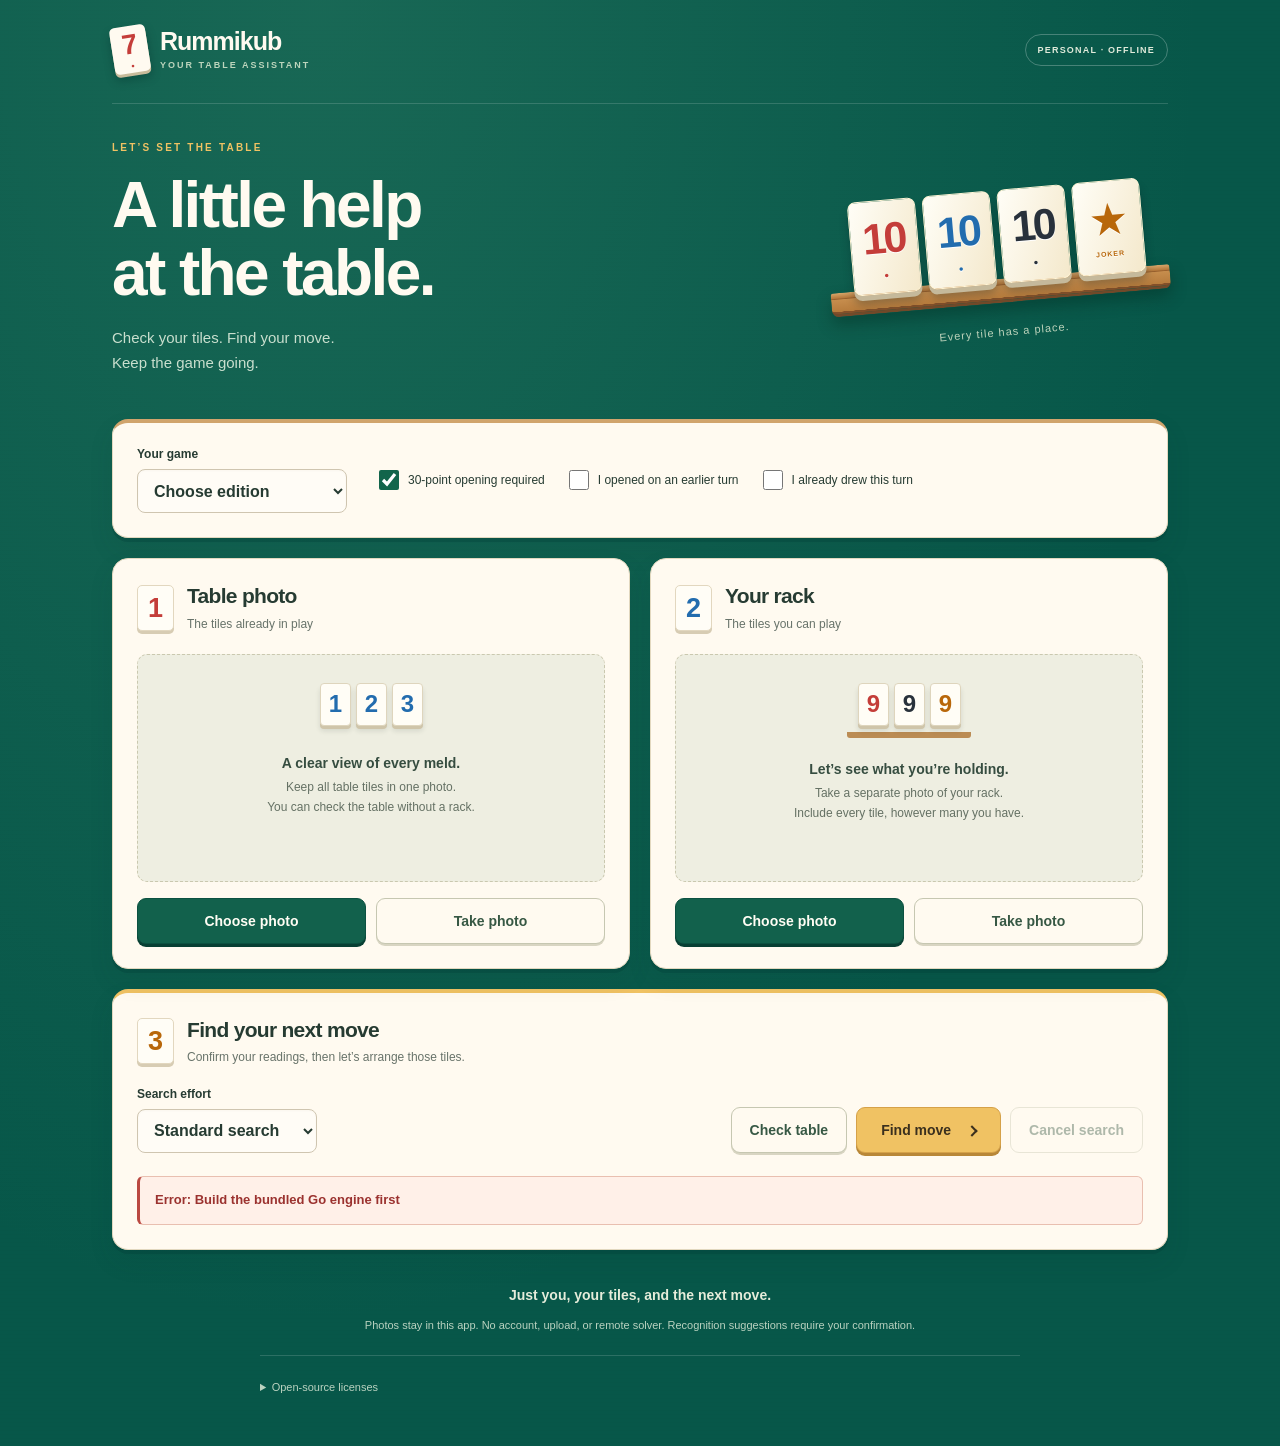
==== commit 81f899e7: "Merge pull request #12 from MGaulia/codex/iphone-photo-correction Add offline correction UI and iPho" ====
--- a/phone/web/index.html
+++ b/phone/web/index.html
@@ -5,59 +5,50 @@
 <meta name="viewport" content="width=device-width,initial-scale=1,viewport-fit=cover">
 <meta name="theme-color" content="#075749">
 <meta http-equiv="Content-Security-Policy" content="default-src 'none'; script-src 'self' 'wasm-unsafe-eval'; style-src 'self'; img-src 'self' data: blob:; connect-src 'none'; worker-src 'none'; object-src 'none'; base-uri 'none'; form-action 'none'">
-<title>Rummikub · Table assistant</title>
+<title>Rummikub · Your table assistant</title>
 <link rel="stylesheet" href="style.css">
 <script defer src="engine/wasm_exec.js"></script>
 <script defer src="engine/wasm_data.js"></script>
 <script defer src="engine.js"></script>
 <script defer src="photo-state.js"></script>
-<script defer src="browser-reader.js"></script>
-<script defer src="tile-art.js"></script>
-<script defer src="table-view.js"></script>
 <script defer src="app.js"></script>
 </head>
 <body>
 <main>
-<header class="page-header">
-  <div><p class="wordmark">Rummikub</p><h1>Table assistant<span class="title-dot">.</span></h1></div>
-  <div class="header-tiles" aria-hidden="true">
-    <svg class="tile-art-decoration" viewBox="1728 0 192 288" focusable="false"><image href="tile-art/tiles-atlas.png" width="2688" height="1152"/></svg>
-    <svg class="tile-art-decoration" viewBox="1728 288 192 288" focusable="false"><image href="tile-art/tiles-atlas.png" width="2688" height="1152"/></svg>
-    <svg class="tile-art-decoration" viewBox="1728 576 192 288" focusable="false"><image href="tile-art/tiles-atlas.png" width="2688" height="1152"/></svg>
+<header>
+  <div class="top-bar">
+    <div class="brand"><span class="brand-tile" aria-hidden="true">7<span>●</span></span><div>Rummikub<span class="brand-caption">YOUR TABLE ASSISTANT</span></div></div>
+    <span class="local-badge">PERSONAL · OFFLINE</span>
+  </div>
+  <div class="hero">
+    <div class="hero-copy"><p class="eyebrow">LET’S SET THE TABLE</p><h1>A little help<br>at the table.</h1><p>Check your tiles. Find your move.<br>Keep the game going.</p></div>
+    <div class="hero-rack" aria-hidden="true"><div class="rack-tiles"><span class="game-tile red">10<span>●</span></span><span class="game-tile blue">10<span>●</span></span><span class="game-tile black">10<span>●</span></span><span class="game-tile orange joker-tile">★<span>JOKER</span></span></div><div class="wooden-rack"></div><p>Every tile has a place.</p></div>
   </div>
 </header>
 <section class="settings" aria-label="Game settings">
-  <label class="edition-field">Players<select id="edition"><option value="4" selected>4 players · 106 tiles</option><option value="6">6 players · 160 tiles</option></select></label>
-  <div class="rule-options">
-    <label class="check"><input id="opening" type="checkbox" checked>30-point opening required</label>
-    <label class="check" id="opened-option"><input id="opened" type="checkbox">I have opened</label>
-  </div>
+  <label class="edition-field">Your game<select id="edition"><option value="">Choose edition</option><option value="4">4-player · 106 tiles</option><option value="6">6-player · 160 tiles</option></select></label>
+  <div class="rule-options"><label class="check"><input id="opening" type="checkbox" checked>30-point opening required</label><label class="check"><input id="opened" type="checkbox">I opened on an earlier turn</label><label class="check"><input id="drawn" type="checkbox">I already drew this turn</label></div>
 </section>
 <div class="photo-grid">
-  <section class="photo-card" aria-labelledby="table-heading">
-    <div class="card-header"><h2 id="table-heading"><span class="heading-dot blue" aria-hidden="true"></span>Table</h2><div class="photo-actions"><button data-photo="table" class="secondary">Add photo</button><button data-camera="table" class="secondary">Take photo</button></div></div>
+  <section class="photo-card">
+    <div class="section-title"><span class="step-tile red" aria-hidden="true">1</span><div><h2>Table photo</h2><p>The tiles already in play</p></div></div>
     <input type="file" accept="image/*" id="table-file" hidden>
-    <div id="table-photo" class="photo-zone"><div class="empty-photo"><div class="empty-art" aria-hidden="true"><svg class="tile-art-decoration" viewBox="0 288 192 288" focusable="false"><image href="tile-art/tiles-atlas.png" width="2688" height="1152"/></svg><svg class="tile-art-decoration" viewBox="192 288 192 288" focusable="false"><image href="tile-art/tiles-atlas.png" width="2688" height="1152"/></svg><svg class="tile-art-decoration" viewBox="384 288 192 288" focusable="false"><image href="tile-art/tiles-atlas.png" width="2688" height="1152"/></svg></div><p>No table photo yet</p></div></div>
+    <div id="table-photo" class="photo-zone"><div class="empty-photo"><div class="mini-meld" aria-hidden="true"><span class="mini-tile blue">1</span><span class="mini-tile blue">2</span><span class="mini-tile blue">3</span></div><p class="empty">A clear view of every meld.</p><p class="notice">Keep all table tiles in one photo.<br>You can check the table without a rack.</p></div></div>
+    <div class="actions photo-actions"><button data-photo="table">Choose photo</button><button data-camera="table" class="secondary">Take photo</button></div>
   </section>
-  <section class="photo-card" aria-labelledby="rack-heading">
-    <div class="card-header"><h2 id="rack-heading"><span class="heading-dot orange" aria-hidden="true"></span>Your rack</h2><div class="photo-actions"><button data-photo="rack" class="secondary">Add photo</button><button data-camera="rack" class="secondary">Take photo</button></div></div>
+  <section class="photo-card">
+    <div class="section-title"><span class="step-tile blue" aria-hidden="true">2</span><div><h2>Your rack</h2><p>The tiles you can play</p></div></div>
     <input type="file" accept="image/*" id="rack-file" hidden>
-    <div id="rack-photo" class="photo-zone"><div class="empty-photo"><div class="empty-art" aria-hidden="true"><svg class="tile-art-decoration" viewBox="1536 0 192 288" focusable="false"><image href="tile-art/tiles-atlas.png" width="2688" height="1152"/></svg><svg class="tile-art-decoration" viewBox="1536 576 192 288" focusable="false"><image href="tile-art/tiles-atlas.png" width="2688" height="1152"/></svg><svg class="tile-art-decoration" viewBox="1536 864 192 288" focusable="false"><image href="tile-art/tiles-atlas.png" width="2688" height="1152"/></svg></div><p>No rack photo yet</p></div></div>
+    <div id="rack-photo" class="photo-zone"><div class="empty-photo"><div class="mini-meld rack-meld" aria-hidden="true"><span class="mini-tile red">9</span><span class="mini-tile black">9</span><span class="mini-tile orange">9</span></div><p class="empty">Let’s see what you’re holding.</p><p class="notice">Take a separate photo of your rack.<br>Include every tile, however many you have.</p></div></div>
+    <div class="actions photo-actions"><button data-photo="rack">Choose photo</button><button data-camera="rack" class="secondary">Take photo</button></div>
   </section>
 </div>
-<section class="search-panel" aria-labelledby="move-heading">
-  <div class="search-controls"><h2 id="move-heading">Your next move</h2><div class="actions"><button id="validate" class="secondary">Check table</button><button id="solve">Find move <span class="move-arrow" aria-hidden="true"></span></button><button id="cancel" class="secondary" disabled>Cancel</button></div></div>
-  <p id="status" role="status" aria-live="polite">Loading…</p>
-  <div id="result"></div>
+<section class="search-panel">
+  <div class="section-title"><span class="step-tile orange" aria-hidden="true">3</span><div><h2>Find your next move</h2><p>Confirm your readings, then let’s arrange those tiles.</p></div></div>
+  <div class="search-controls"><label>Search effort<select id="budget"><option value="200000">Standard search</option><option value="2000000">Extended search</option></select></label><div class="actions"><button id="validate" class="secondary">Check table</button><button id="solve">Find move <span class="move-arrow" aria-hidden="true"></span></button><button id="cancel" class="secondary" disabled>Cancel search</button></div></div>
+  <p id="status" role="status" aria-live="polite">Loading local engine…</p><div id="result"></div>
 </section>
-<footer>
-  <p class="privacy-note"><span aria-hidden="true">●</span> Photos and solving stay on your device.</p>
-  <div class="footer-details">
-    <details id="reading-help"><summary>Reading report</summary><p>Download your photos and their readings to review or share.</p><button id="save-report" class="secondary" disabled>Save report</button></details>
-    <details><summary>Tile artwork</summary><p>Multicolor Rummikub tiles by <a href="https://www.printables.com/model/130082-multicolor-rummikub-tiles">KlaasYK on Printables</a>, licensed <a href="https://creativecommons.org/licenses/by-sa/4.0/">CC BY-SA 4.0</a>. Adapted by reorienting the original meshes, assigning ivory bodies and four ink colors, and rendering a local sprite atlas. The adapted artwork is also CC BY-SA 4.0.</p></details>
-    <details><summary>Licenses</summary><pre id="licenses"></pre></details>
-  </div>
-</footer>
+<footer><p>Just you, your tiles, and the next move.</p>Photos stay in this app. No account, upload, or remote solver. Recognition suggestions require your confirmation.<details><summary>Open-source licenses</summary><pre id="licenses"></pre></details></footer>
 </main>
 </body>
 </html>
--- a/phone/web/style.css
+++ b/phone/web/style.css
@@ -1,116 +1,95 @@
-:root{font-family:-apple-system,BlinkMacSystemFont,"Segoe UI",sans-serif;font-size:16px;color:#233d33;background:#075749;--cream:#fffdf6;--ink:#233d33;--muted:#6b786e;--line:#e3e5d8;--green:#12614c;--gold:#f0c263;--red:#bd3d3d;--blue:#3479b4;--orange:#c18125}
+:root{font-family:ui-rounded,"SF Pro Rounded",-apple-system,BlinkMacSystemFont,"Segoe UI",sans-serif;color:#263b32;background:#075749;font-size:16px;--cream:#fffaf0;--ink:#263b32;--red:#c43d39;--blue:#226cae;--orange:#b8670a;--gold:#f0c263}
 *{box-sizing:border-box}
-body{margin:0;min-height:100vh;background:radial-gradient(ellipse at 10% 0,#24715b66,transparent 62%),radial-gradient(ellipse at 95% 80%,#00423855,transparent 65%)}
-main{max-width:1240px;margin:auto;padding:max(30px,env(safe-area-inset-top)) 32px max(28px,env(safe-area-inset-bottom))}
-button,input,select{font:inherit}
-button,select,input[type=number]{min-height:44px}
-button{display:inline-flex;align-items:center;justify-content:center;gap:10px;border:1px solid transparent;border-radius:10px;background:var(--green);color:var(--cream);font-size:14px;font-weight:650;line-height:1.3;padding:11px 17px;cursor:pointer;transition:background .15s,box-shadow .15s,transform .15s}
-button:hover:not(:disabled){background:#084d3c;box-shadow:0 3px 8px #002a251a}
-button:active:not(:disabled){transform:translateY(1px)}
-button.secondary{background:#f5f5eb;color:#3c5948;border-color:#dfe3d2}
-button.secondary:hover:not(:disabled){background:#eceee0}
-button:disabled{opacity:.45;cursor:default}
-:focus-visible{outline:3px solid #ca9b38;outline-offset:3px}
-[hidden]{display:none!important}
-p{line-height:1.55}
-.page-header{display:flex;align-items:center;justify-content:space-between;gap:20px;color:#fffdf1;padding:4px 2px 25px}
-.wordmark{font-size:13px;font-weight:650;letter-spacing:1.7px;margin:0 0 8px;color:#bbd4c3}
-h1{font-size:clamp(30px,4.5vw,44px);line-height:1.1;letter-spacing:-1.8px;font-weight:650;margin:0}
-.title-dot{color:var(--gold)}
-.header-tiles{display:flex;gap:2px;align-items:center;transform:rotate(-5deg);padding-right:8px}
-.tile-art-decoration{display:block;width:38px;height:57px;flex-shrink:0;overflow:hidden}
-.header-tiles .tile-art-decoration:nth-child(2){transform:translateY(-5px)}
-section{background:var(--cream);border:1px solid #f0eddf;border-radius:16px;padding:22px;margin:0 0 20px;box-shadow:0 4px 12px #003d3320}
-h2{font-size:20px;font-weight:650;letter-spacing:-.55px;line-height:1.25;margin:0}
-.settings{display:flex;flex-wrap:wrap;align-items:center;gap:18px 30px;padding:17px 22px;background:#eaf0df;border-color:#dfe6d0;box-shadow:none}
-label{display:flex;flex-direction:column;gap:6px;font-size:11px;font-weight:650;color:#5b6d5e}
-.edition-field{display:flex;flex-direction:row;align-items:center;gap:12px;font-size:12px}
-select,input[type=number]{border:1px solid #d9dfcc;background:#fffef8;color:var(--ink);border-radius:8px;padding:9px 10px;max-width:100%;font-size:16px;line-height:1.2}
-.edition-field select{min-width:190px;background:#f8faef;border-color:#d4ddc5}
-.rule-options{display:flex;align-items:center;flex-wrap:wrap;gap:12px 28px}
-label.check{flex-direction:row;align-items:center;gap:9px;min-height:35px;color:#3d5846;font-size:12px;font-weight:500}
-label.check:has(input:disabled){opacity:.5}
-input[type=checkbox]{height:19px;width:19px;flex-shrink:0;accent-color:#12614c;margin:0}
+body{margin:0;background:radial-gradient(ellipse at 25% 0,rgba(80,158,124,.24),transparent 65%),repeating-linear-gradient(0deg,transparent,transparent 3px,rgba(0,0,0,.017) 3px,rgba(0,0,0,.017) 4px);min-height:100vh}
+main{max-width:1120px;margin:auto;padding:max(26px,env(safe-area-inset-top)) 32px max(36px,env(safe-area-inset-bottom))}
+p{line-height:1.6}
+header{color:var(--cream);padding-bottom:12px}
+.top-bar{display:flex;align-items:center;justify-content:space-between;gap:18px;padding-bottom:30px;border-bottom:1px solid #ffffff26}
+.brand{display:flex;align-items:center;gap:12px;font-size:25px;font-weight:800;letter-spacing:-1px;line-height:1.1}
+.brand-caption{display:block;font-size:9px;font-weight:650;letter-spacing:2px;margin-top:6px;color:#bdd5bd}
+.brand-tile{display:flex;flex-direction:column;align-items:center;justify-content:center;width:36px;height:47px;transform:rotate(-9deg);border-radius:5px;background:var(--cream);color:var(--red);font-size:28px;box-shadow:0 3px 0 #c8bb9b,0 6px 10px #002a2760}
+.brand-tile span{font-size:6px;margin-top:2px}
+.local-badge{font-size:9px;font-weight:750;letter-spacing:1.2px;border:1px solid #ffffff40;padding:10px 12px;border-radius:30px;color:#e0eada;white-space:nowrap}
+.hero{display:flex;align-items:center;justify-content:space-between;gap:24px;padding:36px 0 32px}
+.eyebrow{font-size:10px;font-weight:750;letter-spacing:2.2px;color:var(--gold);margin:0 0 15px}
+h1{font-size:clamp(38px,5.5vw,64px);line-height:1.07;letter-spacing:-2.6px;font-weight:750;margin:0}
+.hero-copy>p:last-child{font-size:15px;color:#c9dfce;margin:18px 0 0;line-height:1.65}
+.hero-rack{position:relative;width:340px;flex-shrink:0;transform:rotate(-5deg);padding-top:16px}
+.rack-tiles{display:flex;justify-content:center;gap:7px;position:relative;z-index:1;padding:0 17px}
+.game-tile{display:flex;flex-direction:column;justify-content:center;align-items:center;width:68px;height:94px;font-size:43px;font-weight:800;letter-spacing:-3px;background:linear-gradient(110deg,#fffef7,#f4e8cb);border:1px solid #fff5d6;border-radius:8px;box-shadow:0 5px 0 #c5b99b,0 9px 10px #001c234a;text-shadow:0 1px 0 white}
+.game-tile>span{font-size:8px;letter-spacing:0;margin-top:8px}.game-tile.joker-tile{font-size:38px;letter-spacing:0}.game-tile.joker-tile>span{font-size:7px;letter-spacing:1px}
+.red{color:var(--red)}.blue{color:var(--blue)}.black{color:#28313b}.orange{color:var(--orange)}
+.wooden-rack{position:relative;margin-top:-5px;height:24px;border-radius:3px 3px 7px 7px;background:linear-gradient(#d7a66a 0%,#b77a3d 24%,#98602d 29%,#c68d4d 33%,#b77c3d 89%,#82502a 90%);box-shadow:0 8px 15px #00271e60;border-bottom:3px solid #724a2a}
+.hero-rack>p{text-align:center;font-size:11px;font-weight:500;letter-spacing:1px;color:#bdd3bb;margin:21px 0 0}
+section{background:var(--cream);border:1px solid #e2d8bf;border-radius:16px;padding:24px;margin-bottom:20px;box-shadow:0 4px 0 #003f3650,0 12px 25px #00372e1a}
+h2{font-size:21px;font-weight:750;letter-spacing:-.7px;line-height:1.2;margin:0}
+.settings{display:flex;align-items:center;gap:32px;border-top:4px solid #d0a46c}
+.edition-field{min-width:210px;font-weight:700}
+.rule-options{display:flex;flex-wrap:wrap;gap:14px 24px;align-items:center}
+label{display:flex;flex-direction:column;gap:8px;font-size:12px;font-weight:650}
+label.check{flex-direction:row;align-items:center;gap:9px;min-height:30px;font-weight:500}
+input[type=checkbox]{width:20px;height:20px;accent-color:#12654b;flex-shrink:0;margin:0}
+select,input[type=number]{font:inherit;font-size:16px;min-height:44px;border:1px solid #cfc5b0;border-radius:8px;background:#fffcf6;color:var(--ink);padding:10px 12px;max-width:100%;box-shadow:inset 0 1px 2px #5e4b2f08}
 .photo-grid{display:grid;grid-template-columns:repeat(2,minmax(0,1fr));gap:20px}
-.photo-card{min-width:0;padding:20px}
-.card-header{display:flex;justify-content:space-between;align-items:center;gap:12px;margin-bottom:18px}
-.card-header h2{display:flex;align-items:center;gap:9px;white-space:nowrap}
-.heading-dot{display:block;width:8px;height:8px;border-radius:50%;background:currentColor}
-.blue{color:var(--blue)}.orange{color:var(--orange)}.red{color:var(--red)}.black{color:#202124}
-.photo-actions{display:flex;align-items:center;flex-wrap:wrap;justify-content:flex-end;gap:7px}
-.photo-actions button{padding:10px 13px;min-height:40px;font-size:12px}
+.photo-card{min-width:0;display:flex;flex-direction:column}
+.section-title{display:flex;align-items:center;gap:13px;margin-bottom:21px}
+.section-title p{font-size:12px;color:#68736a;margin:6px 0 0;line-height:1.5}
+.step-tile{display:flex;justify-content:center;align-items:center;flex-shrink:0;width:37px;height:46px;font-size:27px;font-weight:800;background:#fffdf6;border:1px solid #e2d7bf;border-radius:5px;box-shadow:0 3px 0 #d7ccb3}
 .photo-zone{min-width:0}
-.empty-photo{min-height:190px;border:1px dashed #d8ddc9;border-radius:11px;background:#f1f3e8;display:flex;flex-direction:column;align-items:center;justify-content:center;gap:10px;padding:24px}
-.empty-photo p{font-size:12px;color:#7b8678;margin:0}
-.empty-art{display:flex;align-items:center;gap:2px;opacity:.8}
-.empty-art .tile-art-decoration{width:28px;height:42px}
-.photo-preview{display:block;max-width:100%;max-height:300px;object-fit:contain;margin:0 auto 15px;border-radius:10px;cursor:crosshair}
-.photo-summary{display:flex;align-items:center;justify-content:space-between;gap:10px;padding:1px 0 11px;font-size:12px;color:#60705e}
-.photo-summary strong{color:#294e3b;font-weight:650}
-.photo-count{color:#64745e;font-size:12px}
-.notice{font-size:12px;line-height:1.55;color:#6a7866;overflow-wrap:anywhere;margin:10px 0}
-.tile-list{max-height:420px;overflow:auto;overscroll-behavior:contain;padding-right:3px}
-.tile-editor{display:grid;grid-template-columns:32px 52px minmax(0,1fr);align-items:center;gap:10px;padding:13px 0;border-top:1px solid var(--line)}
-.tile-editor canvas{display:block;width:52px;height:68px;object-fit:contain;border-radius:5px;background:#ebeee4}
-.tile-editor>div{min-width:0}
-.remove-tile{align-self:center;justify-self:start;min-height:36px;min-width:32px;width:32px;height:36px;padding:0;border:0;background:transparent;color:#bf4242;font-size:24px;font-weight:400;border-radius:7px;box-shadow:none}
-.remove-tile:hover:not(:disabled){background:#fbe8df;color:#a32929;box-shadow:none}
-.tile-fields{display:flex;align-items:end;flex-wrap:wrap;gap:7px}
-.tile-fields label{font-size:10px;gap:5px;min-width:58px;flex:1}
-.tile-fields select{min-width:95px;width:100%}
-.tile-fields input[type=number]{width:100%;min-width:54px}
-.raw-reading{font-size:11px;line-height:1.45;margin:0 0 8px;color:#71806e;overflow-wrap:anywhere}
-.reading-error,.tile-error{font-size:12px;color:#a62f30;line-height:1.5}
-.reading-error{background:#fff0e7;border:1px solid #eecbbc;border-radius:8px;padding:10px 12px;margin:10px 0}
-.tile-editor.error,.tile-editor.unreadable{background:#fff5ed;border-radius:8px}
-.tile-editor [aria-invalid=true]{border-color:#cf7770;background:#fff6ef}
-.search-panel{padding:22px 24px 24px;border-top:3px solid var(--gold)}
-.search-controls{display:flex;justify-content:space-between;align-items:center;gap:18px;flex-wrap:wrap}
-.actions{display:flex;align-items:center;gap:8px;flex-wrap:wrap}
-#solve{background:var(--gold);color:#40331d;min-width:142px;border-color:#e1b253}
-#solve:hover:not(:disabled){background:#f7cc7d}
-#cancel:disabled{display:none}
-.move-arrow{width:7px;height:7px;border-right:2px solid currentColor;border-top:2px solid currentColor;transform:rotate(45deg);margin-left:5px}
-#status{font-size:13px;color:#486044;line-height:1.55;overflow-wrap:anywhere;background:#edf2e4;border:1px solid #e0e7d4;border-radius:9px;padding:12px 14px;margin:18px 0 0}
-#status.error{color:#9f3030;background:#fff0e7;border-color:#ecc9b9}
-#result{max-width:100%;margin-top:20px}
-#result:empty{margin-top:0}
-#result>svg{display:block;width:100%;min-width:1020px}
-#result:has(>svg){overflow:auto;overscroll-behavior-x:contain}
-#result svg text{font-family:-apple-system,BlinkMacSystemFont,"Segoe UI",sans-serif}
-#result svg .heading{font-size:22px;fill:#162f24}
-#result svg .number{font-size:28px;font-weight:700}
-#result svg .caption{font-size:11px;fill:#253d31}
-.table-board{display:block;max-width:100%;padding:0;margin:0;background:none;border:0;border-radius:0;box-shadow:none}
-.board-section{min-width:0;padding:0;margin:0;background:none;border:0;border-radius:0;box-shadow:none}
-.board-heading{display:flex;align-items:baseline;justify-content:space-between;gap:12px;margin:0 0 13px}
-.board-heading h3{font-size:16px;font-weight:650;letter-spacing:-.3px;margin:0}
-.board-count{font-size:12px;color:#72816b}
-.melds-grid{display:grid;grid-template-columns:repeat(auto-fit,minmax(min(100%,220px),1fr));gap:12px;min-width:0}
-.meld-card{min-width:0;border:1px solid #1d6652;background:radial-gradient(ellipse at top left,#2b735d,#175d4c);border-radius:12px;padding:13px 12px 8px}
-.meld-label{font-size:10px;font-weight:600;letter-spacing:.3px;color:#c6dcc8;margin:0 0 7px}
-.meld-row{display:flex;align-items:flex-start;gap:2px;width:100%;min-width:0;overflow-x:auto;overscroll-behavior-x:contain;padding-bottom:2px}
-.art-tile{position:relative;display:flex;flex-direction:column;align-items:center;flex:0 0 68px;width:68px;min-height:94px}
-.art-tile>svg{display:block;width:68px;height:94px;overflow:hidden;flex-shrink:0}
-.board-table .art-tile .tile-art-caption{fill:#eef3e6}
-.board-rack{margin-top:20px;border:1px solid #e2dfce;border-bottom:5px solid #b9905b;border-radius:12px;padding:16px 15px 8px;background:#f2f0e4}
-.board-rack .board-heading{margin-bottom:9px}
-.rack-row{display:flex;flex-wrap:wrap;align-items:flex-start;gap:2px}
-.board-legend{display:flex;align-items:center;gap:7px;font-size:11px;color:#65785e;margin:12px 0 0;line-height:1.5}
-.board-legend::before{content:"";display:block;width:10px;height:10px;border:2px solid #007a41;border-radius:2px;flex-shrink:0}
-.empty-result{font-size:13px;color:#78836f;margin:6px 0}
-footer{padding:1px 3px 0;color:#b7cdbb;font-size:11px;line-height:1.6}
-.privacy-note{display:flex;justify-content:center;align-items:center;gap:7px;font-size:11px;margin:0 0 13px;color:#c4d7c4}
-.privacy-note span{font-size:7px;color:#d6c789}
-.footer-details{display:flex;align-items:flex-start;justify-content:center;gap:8px 23px;flex-wrap:wrap;border-top:1px solid #ffffff1c;padding:7px 0}
-footer details{max-width:100%;font-size:11px}
-footer details[open]{flex-basis:100%;max-width:800px;margin:auto}
-footer summary{cursor:pointer;min-height:38px;align-content:center}
-footer p{font-size:11px;line-height:1.7;margin:7px 0 12px}
-footer a{color:#e9edda}
-footer button.secondary{font-size:12px;min-height:40px}
-footer pre{white-space:pre-wrap;font:11px/1.55 monospace;overflow-wrap:anywhere;margin:8px 0}
-@media(max-width:900px){.settings{gap:10px 20px}.rule-options{gap:8px 18px}.edition-field select{min-width:180px}.photo-grid{gap:16px}.photo-card{padding:18px}.card-header{flex-wrap:wrap;gap:12px}.card-header h2{flex:1}.photo-actions{flex-shrink:0}.tile-editor{gap:7px;grid-template-columns:28px 45px minmax(0,1fr)}.tile-editor canvas{width:45px;height:60px}.remove-tile{width:28px;min-width:28px}.tile-fields label{min-width:50px}.tile-fields select{min-width:80px}}
-@media(max-width:640px){main{padding:23px 14px max(22px,env(safe-area-inset-bottom))}.page-header{padding:0 4px 21px;gap:12px}.wordmark{font-size:11px;letter-spacing:1.4px;margin-bottom:7px}h1{font-size:31px;letter-spacing:-1.4px}.header-tiles{gap:0;padding-right:0}.header-tiles .tile-art-decoration{width:28px;height:42px}section{border-radius:13px;margin-bottom:15px}.settings{display:block;padding:15px 17px}.edition-field{justify-content:space-between;font-size:12px;gap:12px}.edition-field select{flex:1;max-width:230px;min-width:0}.rule-options{display:grid;grid-template-columns:1fr;gap:6px;margin-top:12px;padding-top:11px;border-top:1px solid #d6dfca}label.check{font-size:12px;min-height:28px}.photo-grid{display:block}.photo-card{padding:17px}.card-header{margin-bottom:15px;flex-wrap:nowrap}.card-header h2{font-size:19px}.photo-actions{gap:5px}.photo-actions button{font-size:11px;padding:9px 11px;min-height:38px}.empty-photo{min-height:153px;padding:19px}.empty-photo p{font-size:11px}.empty-art .tile-art-decoration{width:26px;height:39px}.photo-preview{max-height:260px}.tile-editor{grid-template-columns:30px 46px minmax(0,1fr);gap:8px;padding:12px 0}.tile-editor canvas{width:46px;height:62px}.remove-tile{width:30px;min-width:30px;min-height:38px}.tile-fields{gap:7px}.tile-fields label{font-size:10px;min-width:55px}.tile-fields select{min-width:90px}.raw-reading{font-size:10px;margin-bottom:7px}.search-panel{padding:18px}.search-controls{gap:15px}.search-controls h2{font-size:19px}.search-controls>.actions{width:100%;flex-wrap:wrap}.search-controls .actions #solve{flex:1;min-width:140px}.search-controls .actions #validate{flex:1;min-width:115px}.search-controls .actions #cancel{flex-basis:100%;min-height:40px}#status{font-size:12px;margin-top:15px;padding:11px 12px}#result{margin-top:17px}.melds-grid{grid-template-columns:1fr;gap:10px}.meld-card{padding:11px 9px 7px}.art-tile{width:58px;flex-basis:58px;min-height:80.18px}.art-tile>svg{width:58px;height:80.18px}.board-rack{margin-top:18px;padding:14px 10px 7px}.board-heading{gap:8px}.board-heading h3{font-size:15px}.board-count{font-size:11px}.board-legend{font-size:10px}.footer-details{gap:4px 18px}.privacy-note{font-size:10px}.tile-list{max-height:365px}}
-@media(max-width:370px){h1{font-size:27px}.header-tiles .tile-art-decoration{width:24px;height:36px}.photo-actions button{padding:9px;font-size:10px}.card-header h2{font-size:18px}.tile-editor{grid-template-columns:26px 41px minmax(0,1fr);gap:6px}.tile-editor canvas{width:41px;height:55px}.remove-tile{width:26px;min-width:26px}.tile-fields label{min-width:48px}.tile-fields select{min-width:76px}.photo-card{padding:15px}.search-panel{padding:16px}}
+.empty-photo{border:1px dashed #cac8af;border-radius:10px;background:#eeeee1;min-height:228px;padding:28px 12px 18px;text-align:center}
+.mini-meld{display:flex;justify-content:center;gap:5px;padding-bottom:6px}
+.mini-tile{display:flex;align-items:center;justify-content:center;width:31px;height:43px;font-size:24px;letter-spacing:-1px;font-weight:800;border-radius:4px;background:#fffdf6;border:1px solid #ded5bd;box-shadow:0 3px 0 #cfc5aa,0 5px 5px #283b3220}
+.rack-meld{width:124px;margin:auto;border-bottom:6px solid #bb8c54;border-radius:0 0 3px 3px}
+.empty{font-size:14px;color:#364d40;font-weight:650;margin:20px 0 4px}
+.notice{font-size:12px;color:#657164;line-height:1.65;overflow-wrap:anywhere}
+.empty-photo .notice{margin:4px 0 0}
+.actions{display:flex;flex-wrap:wrap;align-items:center;gap:10px;margin:14px 0}
+.photo-actions{margin:16px 0 0;flex-wrap:wrap}
+.photo-actions>button{flex:1}
+button{font:inherit;font-size:14px;font-weight:700;background:#12614c;color:#fffdf4;border:1px solid #0c5141;border-radius:9px;padding:13px 18px;min-height:46px;cursor:pointer;box-shadow:0 3px 0 #083f33;transition:background .15s,transform .15s}
+button:hover:not(:disabled){background:#0b503f;transform:translateY(-1px)}
+button:active:not(:disabled){transform:translateY(2px);box-shadow:none}
+button.secondary{background:#fffaf0;color:#375844;border:1px solid #c6c7b1;box-shadow:0 2px 0 #d8d5c2}
+button.secondary:hover:not(:disabled){background:#f0efe1}
+button:disabled{opacity:.4;cursor:default;box-shadow:none}
+:focus-visible{outline:3px solid #b3610a;outline-offset:3px}
+.search-panel{border-top:4px solid var(--gold)}
+.search-controls{display:flex;align-items:end;flex-wrap:wrap;gap:18px;justify-content:space-between}
+.search-controls>label{min-width:180px}
+.search-controls .actions{margin:0;gap:9px}
+#solve{background:var(--gold);border-color:#d5a149;box-shadow:0 3px 0 #b88738;color:#3b301e;padding-left:24px;padding-right:24px}
+#solve:hover:not(:disabled){background:#f7cd7c}
+.move-arrow{display:inline-block;width:8px;height:8px;border-right:2px solid currentColor;border-top:2px solid currentColor;transform:rotate(45deg);margin-left:13px}
+#status{font-size:13px;font-weight:600;overflow-wrap:anywhere;background:#eaf0e3;border:1px solid #d7e0ce;border-left:3px solid #4f8862;border-radius:6px;padding:13px 15px;margin:23px 0 0;line-height:1.6}
+#status.error{color:#9b322f;background:#fff0e8;border-color:#e9bfb0;border-left-color:#ba4941}
+#result{max-width:100%;overflow:auto;margin-top:12px;overscroll-behavior-x:contain}
+#result:empty{margin:0}
+#result svg{display:block;width:100%;min-width:1020px}
+.photo-preview{max-width:100%;max-height:460px;display:block;margin:4px auto 15px;border-radius:8px;cursor:crosshair}
+.tile-editor{display:grid;grid-template-columns:60px minmax(0,1fr);gap:12px;padding:16px 0;border-top:1px solid #dedecb}
+.tile-editor canvas{width:60px;height:80px;object-fit:contain;background:#e5e9df;border-radius:6px}
+.tile-fields{display:flex;flex-wrap:wrap;align-items:end;gap:8px}
+.tile-fields label{min-width:60px;font-size:11px}
+.tile-fields input[type=number]{width:74px}
+.tile-fields button{font-size:12px;padding:11px;min-height:44px}
+.raw-reading{font-size:11px;color:#6c776e;margin:0 0 10px;overflow-wrap:anywhere}
+.confirmed{color:#17623c;font-weight:650}
+button.confirmed{background:#eaf2df;border-color:#659871;color:#17623c;box-shadow:0 2px 0 #b5c8a6}
+.confirm-photo{margin-top:14px;width:100%}
+.preview-note{display:flex;align-items:center;flex-wrap:wrap;gap:10px 20px;padding:16px 21px;background:#e8eddb;border-color:#c9d7ba}
+.preview-note>div{flex:1;min-width:200px}
+.preview-note h2{font-size:13px;letter-spacing:0}
+.preview-note p{font-size:12px;margin:5px 0 0;color:#55664f}
+.preview-note details{font-size:12px;max-width:100%}
+.preview-note summary{cursor:pointer;font-weight:650;min-height:44px;display:list-item;align-content:center}
+.preview-note details[open]{flex-basis:100%}
+.preview-note code{font-size:11px}
+footer{font-size:11px;line-height:1.7;color:#bad2c0;text-align:center;padding:9px 15px 0}
+footer>p{font-size:14px;font-weight:600;color:#e5ecda;margin:5px 0 10px}
+footer details{text-align:left;margin:20px auto 0;max-width:760px;border-top:1px solid #ffffff26;padding-top:10px}
+footer summary{cursor:pointer;min-height:44px;align-content:center}
+footer pre{white-space:pre-wrap;font:11px/1.5 monospace;overflow-wrap:anywhere}
+@media(max-width:760px){main{padding-left:18px;padding-right:18px}.hero{gap:10px}.hero-rack{width:260px}.game-tile{width:53px;height:75px;font-size:34px}.rack-tiles{gap:5px;padding:0 11px}.game-tile.joker-tile{font-size:29px}.game-tile>span{font-size:6px}.hero-rack>p{font-size:10px}.settings{gap:20px}.edition-field{min-width:180px}.photo-grid{gap:16px}section{padding:20px}.search-controls .actions{flex:1}.search-controls .actions button{flex:1}}
+@media(max-width:600px){main{padding-left:14px;padding-right:14px;padding-top:max(21px,env(safe-area-inset-top))}.top-bar{padding:0 3px 22px;gap:10px}.brand{font-size:22px;gap:10px}.brand-caption{font-size:8px;letter-spacing:1.5px}.brand-tile{width:31px;height:41px;font-size:25px}.local-badge{font-size:8px;letter-spacing:.6px;padding:9px}.hero{padding:28px 4px 27px;gap:9px}.hero-copy{min-width:0}h1{font-size:36px;letter-spacing:-1.6px}.eyebrow{font-size:8px;letter-spacing:1.35px;margin-bottom:12px}.hero-copy>p:last-child{font-size:12px;margin-top:14px}.hero-rack{width:145px;align-self:center}.rack-tiles{gap:3px;padding:0 4px}.game-tile{width:32px;height:49px;font-size:22px;letter-spacing:-1.8px;border-radius:4px;box-shadow:0 3px 0 #c5b99b,0 5px 7px #001c234a}.game-tile>span{font-size:5px;margin-top:5px}.game-tile.joker-tile{font-size:20px}.game-tile.joker-tile>span{font-size:4px;letter-spacing:.5px}.wooden-rack{height:14px;margin-top:-2px;border-bottom-width:2px}.hero-rack>p{font-size:7px;letter-spacing:.3px;margin-top:14px}.settings{display:block;padding:18px;border-top-width:3px}.edition-field{display:grid;grid-template-columns:76px minmax(0,1fr);align-items:center;font-size:13px;min-width:0;gap:12px}.rule-options{margin-top:16px;padding-top:12px;border-top:1px solid #dedecb;display:grid;gap:7px}.check{font-size:12px}.photo-grid{display:block}.section-title{gap:12px;margin-bottom:19px}.section-title h2{font-size:21px}.step-tile{width:34px;height:42px;font-size:25px}section{padding:20px;margin-bottom:17px;border-radius:13px}.empty-photo{min-height:190px;padding:22px 10px 16px}.empty{margin-top:17px}.empty-photo .notice br{display:none}.photo-actions>button{min-width:110px}.search-controls{gap:16px}.search-controls>label{width:100%}.search-controls .actions{width:100%;display:grid;grid-template-columns:1fr 1fr}.search-controls #cancel{grid-column:1/-1;min-height:42px;padding:10px}#status{margin-top:18px;font-size:12px}.tile-fields button{width:100%}.preview-note{padding:14px 17px;gap:2px 10px}.preview-note>div{min-width:180px}.preview-note summary{min-height:36px}.preview-note details{font-size:11px}footer{padding-left:6px;padding-right:6px}}
+@media(max-width:360px){h1{font-size:31px}.hero-rack{width:120px}.game-tile{width:27px;height:44px;font-size:19px}.game-tile.joker-tile{font-size:18px}.brand-caption{letter-spacing:1px}.local-badge{font-size:7px;padding:8px}.hero-copy>p:last-child{font-size:11px}}
 @media(prefers-reduced-motion:reduce){button{transition:none}}
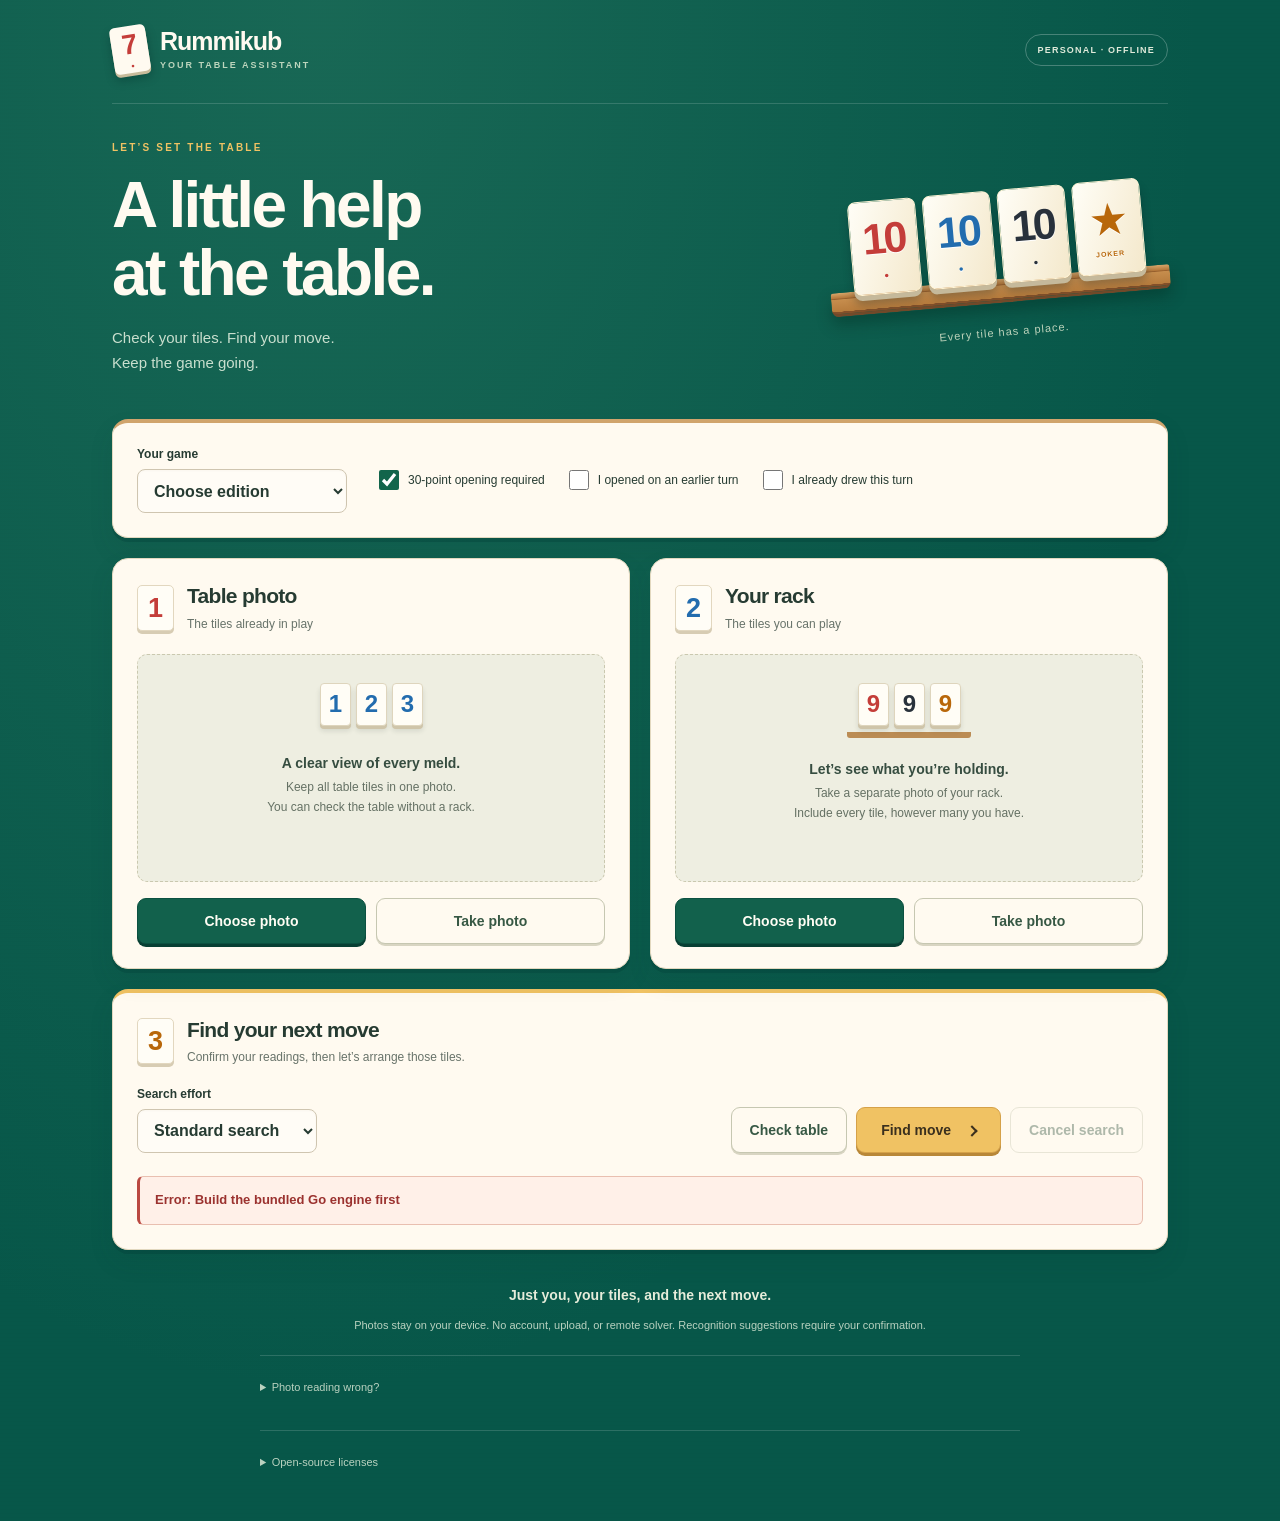
==== commit 76623d27: "Merge pull request #13 from MGaulia/codex/browser-tile-reader Read Safari tile photos locally and fi" ====
--- a/phone/web/index.html
+++ b/phone/web/index.html
@@ -11,6 +11,7 @@
 <script defer src="engine/wasm_data.js"></script>
 <script defer src="engine.js"></script>
 <script defer src="photo-state.js"></script>
+<script defer src="browser-reader.js"></script>
 <script defer src="app.js"></script>
 </head>
 <body>
@@ -48,7 +49,7 @@
   <div class="search-controls"><label>Search effort<select id="budget"><option value="200000">Standard search</option><option value="2000000">Extended search</option></select></label><div class="actions"><button id="validate" class="secondary">Check table</button><button id="solve">Find move <span class="move-arrow" aria-hidden="true"></span></button><button id="cancel" class="secondary" disabled>Cancel search</button></div></div>
   <p id="status" role="status" aria-live="polite">Loading local engine…</p><div id="result"></div>
 </section>
-<footer><p>Just you, your tiles, and the next move.</p>Photos stay in this app. No account, upload, or remote solver. Recognition suggestions require your confirmation.<details><summary>Open-source licenses</summary><pre id="licenses"></pre></details></footer>
+<footer><p>Just you, your tiles, and the next move.</p>Photos stay on your device. No account, upload, or remote solver. Recognition suggestions require your confirmation.<details id="reading-help"><summary>Photo reading wrong?</summary><p>Save a report containing your selected photos, raw readings and browser details. It stays on your device until you choose to share the file.</p><button id="save-report" disabled>Save reading report</button></details><details><summary>Open-source licenses</summary><pre id="licenses"></pre></details></footer>
 </main>
 </body>
 </html>
--- a/phone/web/style.css
+++ b/phone/web/style.css
@@ -65,6 +65,10 @@
 #result{max-width:100%;overflow:auto;margin-top:12px;overscroll-behavior-x:contain}
 #result:empty{margin:0}
 #result svg{display:block;width:100%;min-width:1020px}
+#result svg text{font-family:system-ui,sans-serif}
+#result svg .heading{font-size:22px;fill:#162f24}
+#result svg .number{font-size:28px;font-weight:700}
+#result svg .caption{font-size:11px;fill:#253d31}
 .photo-preview{max-width:100%;max-height:460px;display:block;margin:4px auto 15px;border-radius:8px;cursor:crosshair}
 .tile-editor{display:grid;grid-template-columns:60px minmax(0,1fr);gap:12px;padding:16px 0;border-top:1px solid #dedecb}
 .tile-editor canvas{width:60px;height:80px;object-fit:contain;background:#e5e9df;border-radius:6px}
@@ -88,6 +92,8 @@
 footer>p{font-size:14px;font-weight:600;color:#e5ecda;margin:5px 0 10px}
 footer details{text-align:left;margin:20px auto 0;max-width:760px;border-top:1px solid #ffffff26;padding-top:10px}
 footer summary{cursor:pointer;min-height:44px;align-content:center}
+footer button{background:#f0c263;border-color:#d5a149;box-shadow:0 3px 0 #a47636;color:#3b301e}
+footer button:hover:not(:disabled){background:#f7cd7c}
 footer pre{white-space:pre-wrap;font:11px/1.5 monospace;overflow-wrap:anywhere}
 @media(max-width:760px){main{padding-left:18px;padding-right:18px}.hero{gap:10px}.hero-rack{width:260px}.game-tile{width:53px;height:75px;font-size:34px}.rack-tiles{gap:5px;padding:0 11px}.game-tile.joker-tile{font-size:29px}.game-tile>span{font-size:6px}.hero-rack>p{font-size:10px}.settings{gap:20px}.edition-field{min-width:180px}.photo-grid{gap:16px}section{padding:20px}.search-controls .actions{flex:1}.search-controls .actions button{flex:1}}
 @media(max-width:600px){main{padding-left:14px;padding-right:14px;padding-top:max(21px,env(safe-area-inset-top))}.top-bar{padding:0 3px 22px;gap:10px}.brand{font-size:22px;gap:10px}.brand-caption{font-size:8px;letter-spacing:1.5px}.brand-tile{width:31px;height:41px;font-size:25px}.local-badge{font-size:8px;letter-spacing:.6px;padding:9px}.hero{padding:28px 4px 27px;gap:9px}.hero-copy{min-width:0}h1{font-size:36px;letter-spacing:-1.6px}.eyebrow{font-size:8px;letter-spacing:1.35px;margin-bottom:12px}.hero-copy>p:last-child{font-size:12px;margin-top:14px}.hero-rack{width:145px;align-self:center}.rack-tiles{gap:3px;padding:0 4px}.game-tile{width:32px;height:49px;font-size:22px;letter-spacing:-1.8px;border-radius:4px;box-shadow:0 3px 0 #c5b99b,0 5px 7px #001c234a}.game-tile>span{font-size:5px;margin-top:5px}.game-tile.joker-tile{font-size:20px}.game-tile.joker-tile>span{font-size:4px;letter-spacing:.5px}.wooden-rack{height:14px;margin-top:-2px;border-bottom-width:2px}.hero-rack>p{font-size:7px;letter-spacing:.3px;margin-top:14px}.settings{display:block;padding:18px;border-top-width:3px}.edition-field{display:grid;grid-template-columns:76px minmax(0,1fr);align-items:center;font-size:13px;min-width:0;gap:12px}.rule-options{margin-top:16px;padding-top:12px;border-top:1px solid #dedecb;display:grid;gap:7px}.check{font-size:12px}.photo-grid{display:block}.section-title{gap:12px;margin-bottom:19px}.section-title h2{font-size:21px}.step-tile{width:34px;height:42px;font-size:25px}section{padding:20px;margin-bottom:17px;border-radius:13px}.empty-photo{min-height:190px;padding:22px 10px 16px}.empty{margin-top:17px}.empty-photo .notice br{display:none}.photo-actions>button{min-width:110px}.search-controls{gap:16px}.search-controls>label{width:100%}.search-controls .actions{width:100%;display:grid;grid-template-columns:1fr 1fr}.search-controls #cancel{grid-column:1/-1;min-height:42px;padding:10px}#status{margin-top:18px;font-size:12px}.tile-fields button{width:100%}.preview-note{padding:14px 17px;gap:2px 10px}.preview-note>div{min-width:180px}.preview-note summary{min-height:36px}.preview-note details{font-size:11px}footer{padding-left:6px;padding-right:6px}}
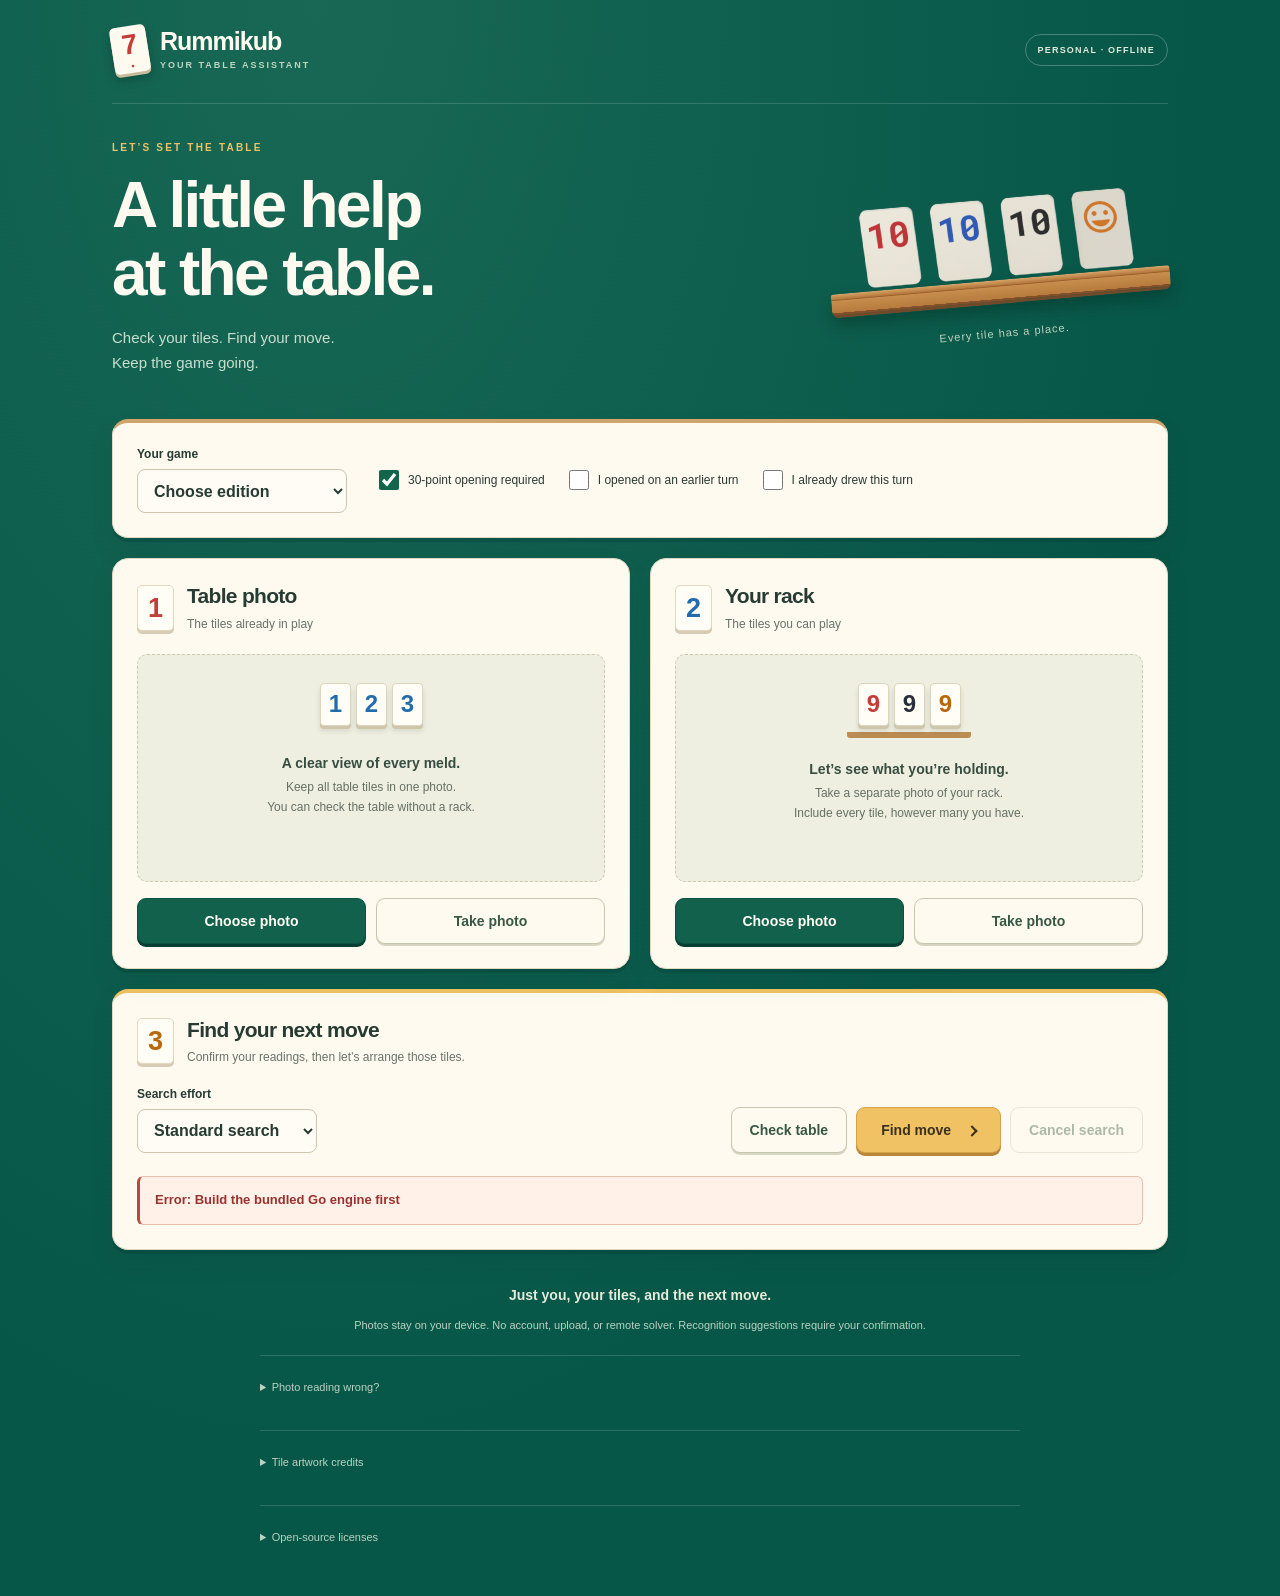
==== commit 8f1fd0b7: "Merge pull request #14 from MGaulia/codex/printables-tile-art Show the requested Printables tile mod" ====
--- a/phone/web/index.html
+++ b/phone/web/index.html
@@ -12,6 +12,7 @@
 <script defer src="engine.js"></script>
 <script defer src="photo-state.js"></script>
 <script defer src="browser-reader.js"></script>
+<script defer src="tile-art.js"></script>
 <script defer src="app.js"></script>
 </head>
 <body>
@@ -23,7 +24,7 @@
   </div>
   <div class="hero">
     <div class="hero-copy"><p class="eyebrow">LET’S SET THE TABLE</p><h1>A little help<br>at the table.</h1><p>Check your tiles. Find your move.<br>Keep the game going.</p></div>
-    <div class="hero-rack" aria-hidden="true"><div class="rack-tiles"><span class="game-tile red">10<span>●</span></span><span class="game-tile blue">10<span>●</span></span><span class="game-tile black">10<span>●</span></span><span class="game-tile orange joker-tile">★<span>JOKER</span></span></div><div class="wooden-rack"></div><p>Every tile has a place.</p></div>
+    <div class="hero-rack" aria-hidden="true"><div class="rack-tiles"><svg class="tile-art-decoration" viewBox="1728 0 192 288" focusable="false"><image href="tile-art/tiles-atlas.png" width="2688" height="1152"/></svg><svg class="tile-art-decoration" viewBox="1728 288 192 288" focusable="false"><image href="tile-art/tiles-atlas.png" width="2688" height="1152"/></svg><svg class="tile-art-decoration" viewBox="1728 576 192 288" focusable="false"><image href="tile-art/tiles-atlas.png" width="2688" height="1152"/></svg><svg class="tile-art-decoration" viewBox="2496 864 192 288" focusable="false"><image href="tile-art/tiles-atlas.png" width="2688" height="1152"/></svg></div><div class="wooden-rack"></div><p>Every tile has a place.</p></div>
   </div>
 </header>
 <section class="settings" aria-label="Game settings">
@@ -49,7 +50,7 @@
   <div class="search-controls"><label>Search effort<select id="budget"><option value="200000">Standard search</option><option value="2000000">Extended search</option></select></label><div class="actions"><button id="validate" class="secondary">Check table</button><button id="solve">Find move <span class="move-arrow" aria-hidden="true"></span></button><button id="cancel" class="secondary" disabled>Cancel search</button></div></div>
   <p id="status" role="status" aria-live="polite">Loading local engine…</p><div id="result"></div>
 </section>
-<footer><p>Just you, your tiles, and the next move.</p>Photos stay on your device. No account, upload, or remote solver. Recognition suggestions require your confirmation.<details id="reading-help"><summary>Photo reading wrong?</summary><p>Save a report containing your selected photos, raw readings and browser details. It stays on your device until you choose to share the file.</p><button id="save-report" disabled>Save reading report</button></details><details><summary>Open-source licenses</summary><pre id="licenses"></pre></details></footer>
+<footer><p>Just you, your tiles, and the next move.</p>Photos stay on your device. No account, upload, or remote solver. Recognition suggestions require your confirmation.<details id="reading-help"><summary>Photo reading wrong?</summary><p>Save a report containing your selected photos, raw readings and browser details. It stays on your device until you choose to share the file.</p><button id="save-report" disabled>Save reading report</button></details><details><summary>Tile artwork credits</summary><p>Multicolor Rummikub tiles by <a href="https://www.printables.com/model/130082-multicolor-rummikub-tiles">KlaasYK on Printables</a>, licensed <a href="https://creativecommons.org/licenses/by-sa/4.0/">CC BY-SA 4.0</a>. Adapted by reorienting the original meshes, assigning ivory bodies and four ink colors, and rendering a local sprite atlas. The adapted artwork is also CC BY-SA 4.0.</p></details><details><summary>Open-source licenses</summary><pre id="licenses"></pre></details></footer>
 </main>
 </body>
 </html>
--- a/phone/web/style.css
+++ b/phone/web/style.css
@@ -64,7 +64,7 @@
 #status.error{color:#9b322f;background:#fff0e8;border-color:#e9bfb0;border-left-color:#ba4941}
 #result{max-width:100%;overflow:auto;margin-top:12px;overscroll-behavior-x:contain}
 #result:empty{margin:0}
-#result svg{display:block;width:100%;min-width:1020px}
+#result>svg{display:block;width:100%;min-width:1020px}
 #result svg text{font-family:system-ui,sans-serif}
 #result svg .heading{font-size:22px;fill:#162f24}
 #result svg .number{font-size:28px;font-weight:700}
@@ -90,6 +90,7 @@
 .preview-note code{font-size:11px}
 footer{font-size:11px;line-height:1.7;color:#bad2c0;text-align:center;padding:9px 15px 0}
 footer>p{font-size:14px;font-weight:600;color:#e5ecda;margin:5px 0 10px}
+footer a{color:#e5ecda}
 footer details{text-align:left;margin:20px auto 0;max-width:760px;border-top:1px solid #ffffff26;padding-top:10px}
 footer summary{cursor:pointer;min-height:44px;align-content:center}
 footer button{background:#f0c263;border-color:#d5a149;box-shadow:0 3px 0 #a47636;color:#3b301e}
@@ -99,3 +100,8 @@
 @media(max-width:600px){main{padding-left:14px;padding-right:14px;padding-top:max(21px,env(safe-area-inset-top))}.top-bar{padding:0 3px 22px;gap:10px}.brand{font-size:22px;gap:10px}.brand-caption{font-size:8px;letter-spacing:1.5px}.brand-tile{width:31px;height:41px;font-size:25px}.local-badge{font-size:8px;letter-spacing:.6px;padding:9px}.hero{padding:28px 4px 27px;gap:9px}.hero-copy{min-width:0}h1{font-size:36px;letter-spacing:-1.6px}.eyebrow{font-size:8px;letter-spacing:1.35px;margin-bottom:12px}.hero-copy>p:last-child{font-size:12px;margin-top:14px}.hero-rack{width:145px;align-self:center}.rack-tiles{gap:3px;padding:0 4px}.game-tile{width:32px;height:49px;font-size:22px;letter-spacing:-1.8px;border-radius:4px;box-shadow:0 3px 0 #c5b99b,0 5px 7px #001c234a}.game-tile>span{font-size:5px;margin-top:5px}.game-tile.joker-tile{font-size:20px}.game-tile.joker-tile>span{font-size:4px;letter-spacing:.5px}.wooden-rack{height:14px;margin-top:-2px;border-bottom-width:2px}.hero-rack>p{font-size:7px;letter-spacing:.3px;margin-top:14px}.settings{display:block;padding:18px;border-top-width:3px}.edition-field{display:grid;grid-template-columns:76px minmax(0,1fr);align-items:center;font-size:13px;min-width:0;gap:12px}.rule-options{margin-top:16px;padding-top:12px;border-top:1px solid #dedecb;display:grid;gap:7px}.check{font-size:12px}.photo-grid{display:block}.section-title{gap:12px;margin-bottom:19px}.section-title h2{font-size:21px}.step-tile{width:34px;height:42px;font-size:25px}section{padding:20px;margin-bottom:17px;border-radius:13px}.empty-photo{min-height:190px;padding:22px 10px 16px}.empty{margin-top:17px}.empty-photo .notice br{display:none}.photo-actions>button{min-width:110px}.search-controls{gap:16px}.search-controls>label{width:100%}.search-controls .actions{width:100%;display:grid;grid-template-columns:1fr 1fr}.search-controls #cancel{grid-column:1/-1;min-height:42px;padding:10px}#status{margin-top:18px;font-size:12px}.tile-fields button{width:100%}.preview-note{padding:14px 17px;gap:2px 10px}.preview-note>div{min-width:180px}.preview-note summary{min-height:36px}.preview-note details{font-size:11px}footer{padding-left:6px;padding-right:6px}}
 @media(max-width:360px){h1{font-size:31px}.hero-rack{width:120px}.game-tile{width:27px;height:44px;font-size:19px}.game-tile.joker-tile{font-size:18px}.brand-caption{letter-spacing:1px}.local-badge{font-size:7px;padding:8px}.hero-copy>p:last-child{font-size:11px}}
 @media(prefers-reduced-motion:reduce){button{transition:none}}
+
+.hero-rack .tile-art-decoration{display:block;width:64px;height:96px;flex-shrink:0;overflow:hidden}
+@media(max-width:760px){.hero-rack .tile-art-decoration{width:50px;height:75px}}
+@media(max-width:600px){.hero-rack .tile-art-decoration{width:32px;height:48px}}
+@media(max-width:360px){.hero-rack .tile-art-decoration{width:28px;height:42px}}
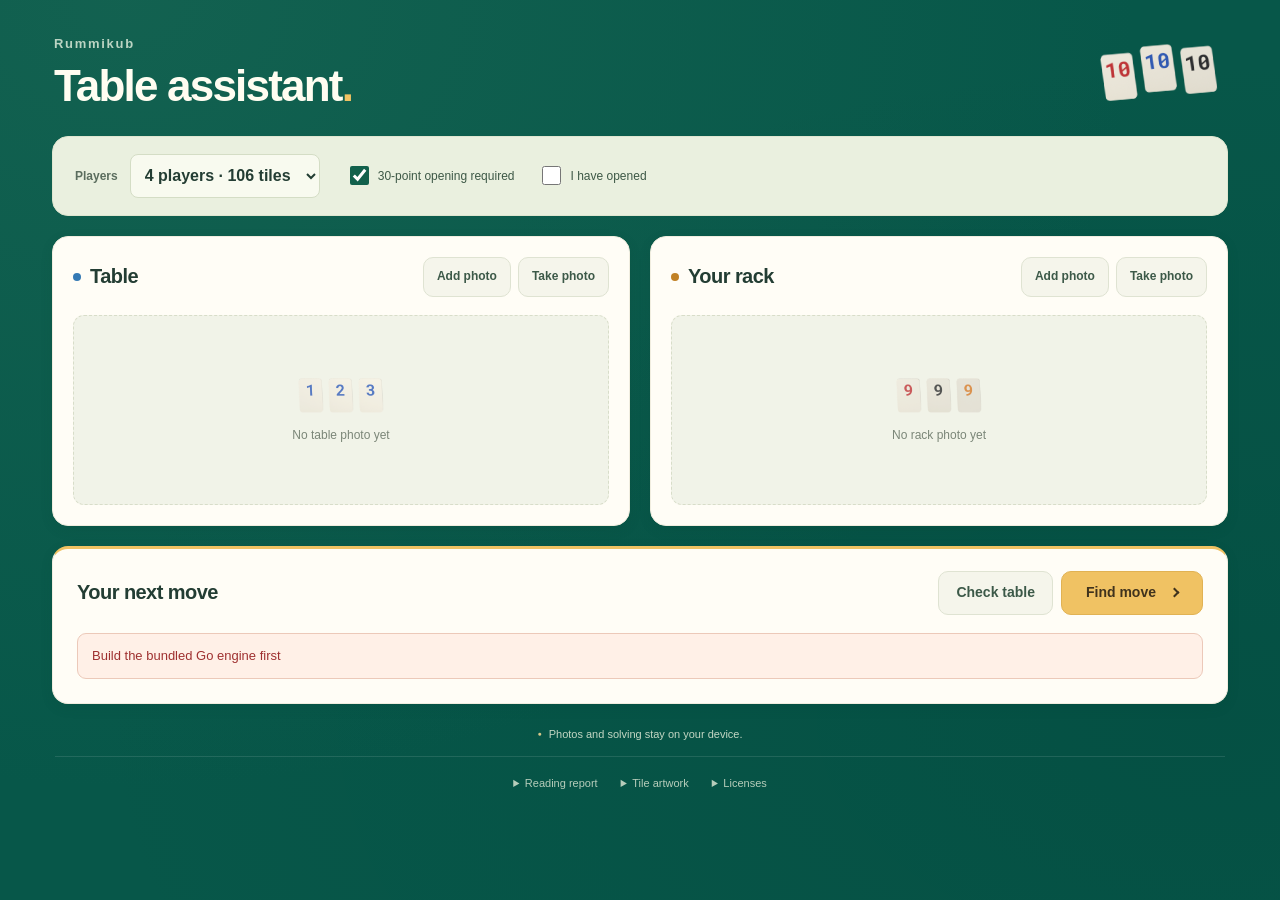
==== commit 79e7d49a: "Merge pull request #15 from MGaulia/codex/streamlined-phone-flow Use photo readings immediately and " ====
--- a/phone/web/index.html
+++ b/phone/web/index.html
@@ -5,7 +5,7 @@
 <meta name="viewport" content="width=device-width,initial-scale=1,viewport-fit=cover">
 <meta name="theme-color" content="#075749">
 <meta http-equiv="Content-Security-Policy" content="default-src 'none'; script-src 'self' 'wasm-unsafe-eval'; style-src 'self'; img-src 'self' data: blob:; connect-src 'none'; worker-src 'none'; object-src 'none'; base-uri 'none'; form-action 'none'">
-<title>Rummikub · Your table assistant</title>
+<title>Rummikub · Table assistant</title>
 <link rel="stylesheet" href="style.css">
 <script defer src="engine/wasm_exec.js"></script>
 <script defer src="engine/wasm_data.js"></script>
@@ -13,44 +13,51 @@
 <script defer src="photo-state.js"></script>
 <script defer src="browser-reader.js"></script>
 <script defer src="tile-art.js"></script>
+<script defer src="table-view.js"></script>
 <script defer src="app.js"></script>
 </head>
 <body>
 <main>
-<header>
-  <div class="top-bar">
-    <div class="brand"><span class="brand-tile" aria-hidden="true">7<span>●</span></span><div>Rummikub<span class="brand-caption">YOUR TABLE ASSISTANT</span></div></div>
-    <span class="local-badge">PERSONAL · OFFLINE</span>
-  </div>
-  <div class="hero">
-    <div class="hero-copy"><p class="eyebrow">LET’S SET THE TABLE</p><h1>A little help<br>at the table.</h1><p>Check your tiles. Find your move.<br>Keep the game going.</p></div>
-    <div class="hero-rack" aria-hidden="true"><div class="rack-tiles"><svg class="tile-art-decoration" viewBox="1728 0 192 288" focusable="false"><image href="tile-art/tiles-atlas.png" width="2688" height="1152"/></svg><svg class="tile-art-decoration" viewBox="1728 288 192 288" focusable="false"><image href="tile-art/tiles-atlas.png" width="2688" height="1152"/></svg><svg class="tile-art-decoration" viewBox="1728 576 192 288" focusable="false"><image href="tile-art/tiles-atlas.png" width="2688" height="1152"/></svg><svg class="tile-art-decoration" viewBox="2496 864 192 288" focusable="false"><image href="tile-art/tiles-atlas.png" width="2688" height="1152"/></svg></div><div class="wooden-rack"></div><p>Every tile has a place.</p></div>
+<header class="page-header">
+  <div><p class="wordmark">Rummikub</p><h1>Table assistant<span class="title-dot">.</span></h1></div>
+  <div class="header-tiles" aria-hidden="true">
+    <svg class="tile-art-decoration" viewBox="1728 0 192 288" focusable="false"><image href="tile-art/tiles-atlas.png" width="2688" height="1152"/></svg>
+    <svg class="tile-art-decoration" viewBox="1728 288 192 288" focusable="false"><image href="tile-art/tiles-atlas.png" width="2688" height="1152"/></svg>
+    <svg class="tile-art-decoration" viewBox="1728 576 192 288" focusable="false"><image href="tile-art/tiles-atlas.png" width="2688" height="1152"/></svg>
   </div>
 </header>
 <section class="settings" aria-label="Game settings">
-  <label class="edition-field">Your game<select id="edition"><option value="">Choose edition</option><option value="4">4-player · 106 tiles</option><option value="6">6-player · 160 tiles</option></select></label>
-  <div class="rule-options"><label class="check"><input id="opening" type="checkbox" checked>30-point opening required</label><label class="check"><input id="opened" type="checkbox">I opened on an earlier turn</label><label class="check"><input id="drawn" type="checkbox">I already drew this turn</label></div>
+  <label class="edition-field">Players<select id="edition"><option value="4" selected>4 players · 106 tiles</option><option value="6">6 players · 160 tiles</option></select></label>
+  <div class="rule-options">
+    <label class="check"><input id="opening" type="checkbox" checked>30-point opening required</label>
+    <label class="check" id="opened-option"><input id="opened" type="checkbox">I have opened</label>
+  </div>
 </section>
 <div class="photo-grid">
-  <section class="photo-card">
-    <div class="section-title"><span class="step-tile red" aria-hidden="true">1</span><div><h2>Table photo</h2><p>The tiles already in play</p></div></div>
+  <section class="photo-card" aria-labelledby="table-heading">
+    <div class="card-header"><h2 id="table-heading"><span class="heading-dot blue" aria-hidden="true"></span>Table</h2><div class="photo-actions"><button data-photo="table" class="secondary">Add photo</button><button data-camera="table" class="secondary">Take photo</button></div></div>
     <input type="file" accept="image/*" id="table-file" hidden>
-    <div id="table-photo" class="photo-zone"><div class="empty-photo"><div class="mini-meld" aria-hidden="true"><span class="mini-tile blue">1</span><span class="mini-tile blue">2</span><span class="mini-tile blue">3</span></div><p class="empty">A clear view of every meld.</p><p class="notice">Keep all table tiles in one photo.<br>You can check the table without a rack.</p></div></div>
-    <div class="actions photo-actions"><button data-photo="table">Choose photo</button><button data-camera="table" class="secondary">Take photo</button></div>
+    <div id="table-photo" class="photo-zone"><div class="empty-photo"><div class="empty-art" aria-hidden="true"><svg class="tile-art-decoration" viewBox="0 288 192 288" focusable="false"><image href="tile-art/tiles-atlas.png" width="2688" height="1152"/></svg><svg class="tile-art-decoration" viewBox="192 288 192 288" focusable="false"><image href="tile-art/tiles-atlas.png" width="2688" height="1152"/></svg><svg class="tile-art-decoration" viewBox="384 288 192 288" focusable="false"><image href="tile-art/tiles-atlas.png" width="2688" height="1152"/></svg></div><p>No table photo yet</p></div></div>
   </section>
-  <section class="photo-card">
-    <div class="section-title"><span class="step-tile blue" aria-hidden="true">2</span><div><h2>Your rack</h2><p>The tiles you can play</p></div></div>
+  <section class="photo-card" aria-labelledby="rack-heading">
+    <div class="card-header"><h2 id="rack-heading"><span class="heading-dot orange" aria-hidden="true"></span>Your rack</h2><div class="photo-actions"><button data-photo="rack" class="secondary">Add photo</button><button data-camera="rack" class="secondary">Take photo</button></div></div>
     <input type="file" accept="image/*" id="rack-file" hidden>
-    <div id="rack-photo" class="photo-zone"><div class="empty-photo"><div class="mini-meld rack-meld" aria-hidden="true"><span class="mini-tile red">9</span><span class="mini-tile black">9</span><span class="mini-tile orange">9</span></div><p class="empty">Let’s see what you’re holding.</p><p class="notice">Take a separate photo of your rack.<br>Include every tile, however many you have.</p></div></div>
-    <div class="actions photo-actions"><button data-photo="rack">Choose photo</button><button data-camera="rack" class="secondary">Take photo</button></div>
+    <div id="rack-photo" class="photo-zone"><div class="empty-photo"><div class="empty-art" aria-hidden="true"><svg class="tile-art-decoration" viewBox="1536 0 192 288" focusable="false"><image href="tile-art/tiles-atlas.png" width="2688" height="1152"/></svg><svg class="tile-art-decoration" viewBox="1536 576 192 288" focusable="false"><image href="tile-art/tiles-atlas.png" width="2688" height="1152"/></svg><svg class="tile-art-decoration" viewBox="1536 864 192 288" focusable="false"><image href="tile-art/tiles-atlas.png" width="2688" height="1152"/></svg></div><p>No rack photo yet</p></div></div>
   </section>
 </div>
-<section class="search-panel">
-  <div class="section-title"><span class="step-tile orange" aria-hidden="true">3</span><div><h2>Find your next move</h2><p>Confirm your readings, then let’s arrange those tiles.</p></div></div>
-  <div class="search-controls"><label>Search effort<select id="budget"><option value="200000">Standard search</option><option value="2000000">Extended search</option></select></label><div class="actions"><button id="validate" class="secondary">Check table</button><button id="solve">Find move <span class="move-arrow" aria-hidden="true"></span></button><button id="cancel" class="secondary" disabled>Cancel search</button></div></div>
-  <p id="status" role="status" aria-live="polite">Loading local engine…</p><div id="result"></div>
+<section class="search-panel" aria-labelledby="move-heading">
+  <div class="search-controls"><h2 id="move-heading">Your next move</h2><div class="actions"><button id="validate" class="secondary">Check table</button><button id="solve">Find move <span class="move-arrow" aria-hidden="true"></span></button><button id="cancel" class="secondary" disabled>Cancel</button></div></div>
+  <p id="status" role="status" aria-live="polite">Loading…</p>
+  <div id="result"></div>
 </section>
-<footer><p>Just you, your tiles, and the next move.</p>Photos stay on your device. No account, upload, or remote solver. Recognition suggestions require your confirmation.<details id="reading-help"><summary>Photo reading wrong?</summary><p>Save a report containing your selected photos, raw readings and browser details. It stays on your device until you choose to share the file.</p><button id="save-report" disabled>Save reading report</button></details><details><summary>Tile artwork credits</summary><p>Multicolor Rummikub tiles by <a href="https://www.printables.com/model/130082-multicolor-rummikub-tiles">KlaasYK on Printables</a>, licensed <a href="https://creativecommons.org/licenses/by-sa/4.0/">CC BY-SA 4.0</a>. Adapted by reorienting the original meshes, assigning ivory bodies and four ink colors, and rendering a local sprite atlas. The adapted artwork is also CC BY-SA 4.0.</p></details><details><summary>Open-source licenses</summary><pre id="licenses"></pre></details></footer>
+<footer>
+  <p class="privacy-note"><span aria-hidden="true">●</span> Photos and solving stay on your device.</p>
+  <div class="footer-details">
+    <details id="reading-help"><summary>Reading report</summary><p>Download your photos and their readings to review or share.</p><button id="save-report" class="secondary" disabled>Save report</button></details>
+    <details><summary>Tile artwork</summary><p>Multicolor Rummikub tiles by <a href="https://www.printables.com/model/130082-multicolor-rummikub-tiles">KlaasYK on Printables</a>, licensed <a href="https://creativecommons.org/licenses/by-sa/4.0/">CC BY-SA 4.0</a>. Adapted by reorienting the original meshes, assigning ivory bodies and four ink colors, and rendering a local sprite atlas. The adapted artwork is also CC BY-SA 4.0.</p></details>
+    <details><summary>Licenses</summary><pre id="licenses"></pre></details>
+  </div>
+</footer>
 </main>
 </body>
 </html>
--- a/phone/web/style.css
+++ b/phone/web/style.css
@@ -1,107 +1,118 @@
-:root{font-family:ui-rounded,"SF Pro Rounded",-apple-system,BlinkMacSystemFont,"Segoe UI",sans-serif;color:#263b32;background:#075749;font-size:16px;--cream:#fffaf0;--ink:#263b32;--red:#c43d39;--blue:#226cae;--orange:#b8670a;--gold:#f0c263}
+:root{font-family:-apple-system,BlinkMacSystemFont,"Segoe UI",sans-serif;font-size:16px;color:#233d33;background:#075749;--cream:#fffdf6;--ink:#233d33;--muted:#6b786e;--line:#e3e5d8;--green:#12614c;--gold:#f0c263;--red:#bd3d3d;--blue:#3479b4;--orange:#c18125}
 *{box-sizing:border-box}
-body{margin:0;background:radial-gradient(ellipse at 25% 0,rgba(80,158,124,.24),transparent 65%),repeating-linear-gradient(0deg,transparent,transparent 3px,rgba(0,0,0,.017) 3px,rgba(0,0,0,.017) 4px);min-height:100vh}
-main{max-width:1120px;margin:auto;padding:max(26px,env(safe-area-inset-top)) 32px max(36px,env(safe-area-inset-bottom))}
-p{line-height:1.6}
-header{color:var(--cream);padding-bottom:12px}
-.top-bar{display:flex;align-items:center;justify-content:space-between;gap:18px;padding-bottom:30px;border-bottom:1px solid #ffffff26}
-.brand{display:flex;align-items:center;gap:12px;font-size:25px;font-weight:800;letter-spacing:-1px;line-height:1.1}
-.brand-caption{display:block;font-size:9px;font-weight:650;letter-spacing:2px;margin-top:6px;color:#bdd5bd}
-.brand-tile{display:flex;flex-direction:column;align-items:center;justify-content:center;width:36px;height:47px;transform:rotate(-9deg);border-radius:5px;background:var(--cream);color:var(--red);font-size:28px;box-shadow:0 3px 0 #c8bb9b,0 6px 10px #002a2760}
-.brand-tile span{font-size:6px;margin-top:2px}
-.local-badge{font-size:9px;font-weight:750;letter-spacing:1.2px;border:1px solid #ffffff40;padding:10px 12px;border-radius:30px;color:#e0eada;white-space:nowrap}
-.hero{display:flex;align-items:center;justify-content:space-between;gap:24px;padding:36px 0 32px}
-.eyebrow{font-size:10px;font-weight:750;letter-spacing:2.2px;color:var(--gold);margin:0 0 15px}
-h1{font-size:clamp(38px,5.5vw,64px);line-height:1.07;letter-spacing:-2.6px;font-weight:750;margin:0}
-.hero-copy>p:last-child{font-size:15px;color:#c9dfce;margin:18px 0 0;line-height:1.65}
-.hero-rack{position:relative;width:340px;flex-shrink:0;transform:rotate(-5deg);padding-top:16px}
-.rack-tiles{display:flex;justify-content:center;gap:7px;position:relative;z-index:1;padding:0 17px}
-.game-tile{display:flex;flex-direction:column;justify-content:center;align-items:center;width:68px;height:94px;font-size:43px;font-weight:800;letter-spacing:-3px;background:linear-gradient(110deg,#fffef7,#f4e8cb);border:1px solid #fff5d6;border-radius:8px;box-shadow:0 5px 0 #c5b99b,0 9px 10px #001c234a;text-shadow:0 1px 0 white}
-.game-tile>span{font-size:8px;letter-spacing:0;margin-top:8px}.game-tile.joker-tile{font-size:38px;letter-spacing:0}.game-tile.joker-tile>span{font-size:7px;letter-spacing:1px}
-.red{color:var(--red)}.blue{color:var(--blue)}.black{color:#28313b}.orange{color:var(--orange)}
-.wooden-rack{position:relative;margin-top:-5px;height:24px;border-radius:3px 3px 7px 7px;background:linear-gradient(#d7a66a 0%,#b77a3d 24%,#98602d 29%,#c68d4d 33%,#b77c3d 89%,#82502a 90%);box-shadow:0 8px 15px #00271e60;border-bottom:3px solid #724a2a}
-.hero-rack>p{text-align:center;font-size:11px;font-weight:500;letter-spacing:1px;color:#bdd3bb;margin:21px 0 0}
-section{background:var(--cream);border:1px solid #e2d8bf;border-radius:16px;padding:24px;margin-bottom:20px;box-shadow:0 4px 0 #003f3650,0 12px 25px #00372e1a}
-h2{font-size:21px;font-weight:750;letter-spacing:-.7px;line-height:1.2;margin:0}
-.settings{display:flex;align-items:center;gap:32px;border-top:4px solid #d0a46c}
-.edition-field{min-width:210px;font-weight:700}
-.rule-options{display:flex;flex-wrap:wrap;gap:14px 24px;align-items:center}
-label{display:flex;flex-direction:column;gap:8px;font-size:12px;font-weight:650}
-label.check{flex-direction:row;align-items:center;gap:9px;min-height:30px;font-weight:500}
-input[type=checkbox]{width:20px;height:20px;accent-color:#12654b;flex-shrink:0;margin:0}
-select,input[type=number]{font:inherit;font-size:16px;min-height:44px;border:1px solid #cfc5b0;border-radius:8px;background:#fffcf6;color:var(--ink);padding:10px 12px;max-width:100%;box-shadow:inset 0 1px 2px #5e4b2f08}
+body{margin:0;min-height:100vh;background:radial-gradient(ellipse at 10% 0,#24715b66,transparent 62%),radial-gradient(ellipse at 95% 80%,#00423855,transparent 65%)}
+main{max-width:1240px;margin:auto;padding:max(30px,env(safe-area-inset-top)) 32px max(28px,env(safe-area-inset-bottom))}
+button,input,select{font:inherit}
+button,select,input[type=number]{min-height:44px}
+button{display:inline-flex;align-items:center;justify-content:center;gap:10px;border:1px solid transparent;border-radius:10px;background:var(--green);color:var(--cream);font-size:14px;font-weight:650;line-height:1.3;padding:11px 17px;cursor:pointer;transition:background .15s,box-shadow .15s,transform .15s}
+button:hover:not(:disabled){background:#084d3c;box-shadow:0 3px 8px #002a251a}
+button:active:not(:disabled){transform:translateY(1px)}
+button.secondary{background:#f5f5eb;color:#3c5948;border-color:#dfe3d2}
+button.secondary:hover:not(:disabled){background:#eceee0}
+button:disabled{opacity:.45;cursor:default}
+:focus-visible{outline:3px solid #ca9b38;outline-offset:3px}
+[hidden]{display:none!important}
+p{line-height:1.55}
+.page-header{display:flex;align-items:center;justify-content:space-between;gap:20px;color:#fffdf1;padding:4px 2px 25px}
+.wordmark{font-size:13px;font-weight:650;letter-spacing:1.7px;margin:0 0 8px;color:#bbd4c3}
+h1{font-size:clamp(30px,4.5vw,44px);line-height:1.1;letter-spacing:-1.8px;font-weight:650;margin:0}
+.title-dot{color:var(--gold)}
+.header-tiles{display:flex;gap:2px;align-items:center;transform:rotate(-5deg);padding-right:8px}
+.tile-art-decoration{display:block;width:38px;height:57px;flex-shrink:0;overflow:hidden}
+.header-tiles .tile-art-decoration:nth-child(2){transform:translateY(-5px)}
+section{background:var(--cream);border:1px solid #f0eddf;border-radius:16px;padding:22px;margin:0 0 20px;box-shadow:0 4px 12px #003d3320}
+h2{font-size:20px;font-weight:650;letter-spacing:-.55px;line-height:1.25;margin:0}
+.settings{display:flex;flex-wrap:wrap;align-items:center;gap:18px 30px;padding:17px 22px;background:#eaf0df;border-color:#dfe6d0;box-shadow:none}
+label{display:flex;flex-direction:column;gap:6px;font-size:11px;font-weight:650;color:#5b6d5e}
+.edition-field{display:flex;flex-direction:row;align-items:center;gap:12px;font-size:12px}
+select,input[type=number]{border:1px solid #d9dfcc;background:#fffef8;color:var(--ink);border-radius:8px;padding:9px 10px;max-width:100%;font-size:16px;line-height:1.2}
+.edition-field select{min-width:190px;background:#f8faef;border-color:#d4ddc5}
+.rule-options{display:flex;align-items:center;flex-wrap:wrap;gap:12px 28px}
+label.check{flex-direction:row;align-items:center;gap:9px;min-height:35px;color:#3d5846;font-size:12px;font-weight:500}
+label.check:has(input:disabled){opacity:.5}
+input[type=checkbox]{height:19px;width:19px;flex-shrink:0;accent-color:#12614c;margin:0}
 .photo-grid{display:grid;grid-template-columns:repeat(2,minmax(0,1fr));gap:20px}
-.photo-card{min-width:0;display:flex;flex-direction:column}
-.section-title{display:flex;align-items:center;gap:13px;margin-bottom:21px}
-.section-title p{font-size:12px;color:#68736a;margin:6px 0 0;line-height:1.5}
-.step-tile{display:flex;justify-content:center;align-items:center;flex-shrink:0;width:37px;height:46px;font-size:27px;font-weight:800;background:#fffdf6;border:1px solid #e2d7bf;border-radius:5px;box-shadow:0 3px 0 #d7ccb3}
+.photo-card{min-width:0;padding:20px}
+.card-header{display:flex;justify-content:space-between;align-items:center;gap:12px;margin-bottom:18px}
+.card-header h2{display:flex;align-items:center;gap:9px;white-space:nowrap}
+.heading-dot{display:block;width:8px;height:8px;border-radius:50%;background:currentColor}
+.blue{color:var(--blue)}.orange{color:var(--orange)}.red{color:var(--red)}.black{color:#202124}
+.photo-actions{display:flex;align-items:center;flex-wrap:wrap;justify-content:flex-end;gap:7px}
+.photo-actions button{padding:10px 13px;min-height:40px;font-size:12px}
 .photo-zone{min-width:0}
-.empty-photo{border:1px dashed #cac8af;border-radius:10px;background:#eeeee1;min-height:228px;padding:28px 12px 18px;text-align:center}
-.mini-meld{display:flex;justify-content:center;gap:5px;padding-bottom:6px}
-.mini-tile{display:flex;align-items:center;justify-content:center;width:31px;height:43px;font-size:24px;letter-spacing:-1px;font-weight:800;border-radius:4px;background:#fffdf6;border:1px solid #ded5bd;box-shadow:0 3px 0 #cfc5aa,0 5px 5px #283b3220}
-.rack-meld{width:124px;margin:auto;border-bottom:6px solid #bb8c54;border-radius:0 0 3px 3px}
-.empty{font-size:14px;color:#364d40;font-weight:650;margin:20px 0 4px}
-.notice{font-size:12px;color:#657164;line-height:1.65;overflow-wrap:anywhere}
-.empty-photo .notice{margin:4px 0 0}
-.actions{display:flex;flex-wrap:wrap;align-items:center;gap:10px;margin:14px 0}
-.photo-actions{margin:16px 0 0;flex-wrap:wrap}
-.photo-actions>button{flex:1}
-button{font:inherit;font-size:14px;font-weight:700;background:#12614c;color:#fffdf4;border:1px solid #0c5141;border-radius:9px;padding:13px 18px;min-height:46px;cursor:pointer;box-shadow:0 3px 0 #083f33;transition:background .15s,transform .15s}
-button:hover:not(:disabled){background:#0b503f;transform:translateY(-1px)}
-button:active:not(:disabled){transform:translateY(2px);box-shadow:none}
-button.secondary{background:#fffaf0;color:#375844;border:1px solid #c6c7b1;box-shadow:0 2px 0 #d8d5c2}
-button.secondary:hover:not(:disabled){background:#f0efe1}
-button:disabled{opacity:.4;cursor:default;box-shadow:none}
-:focus-visible{outline:3px solid #b3610a;outline-offset:3px}
-.search-panel{border-top:4px solid var(--gold)}
-.search-controls{display:flex;align-items:end;flex-wrap:wrap;gap:18px;justify-content:space-between}
-.search-controls>label{min-width:180px}
-.search-controls .actions{margin:0;gap:9px}
-#solve{background:var(--gold);border-color:#d5a149;box-shadow:0 3px 0 #b88738;color:#3b301e;padding-left:24px;padding-right:24px}
-#solve:hover:not(:disabled){background:#f7cd7c}
-.move-arrow{display:inline-block;width:8px;height:8px;border-right:2px solid currentColor;border-top:2px solid currentColor;transform:rotate(45deg);margin-left:13px}
-#status{font-size:13px;font-weight:600;overflow-wrap:anywhere;background:#eaf0e3;border:1px solid #d7e0ce;border-left:3px solid #4f8862;border-radius:6px;padding:13px 15px;margin:23px 0 0;line-height:1.6}
-#status.error{color:#9b322f;background:#fff0e8;border-color:#e9bfb0;border-left-color:#ba4941}
-#result{max-width:100%;overflow:auto;margin-top:12px;overscroll-behavior-x:contain}
-#result:empty{margin:0}
+.empty-photo{min-height:190px;border:1px dashed #d8ddc9;border-radius:11px;background:#f1f3e8;display:flex;flex-direction:column;align-items:center;justify-content:center;gap:10px;padding:24px}
+.empty-photo p{font-size:12px;color:#7b8678;margin:0}
+.empty-art{display:flex;align-items:center;gap:2px;opacity:.8}
+.empty-art .tile-art-decoration{width:28px;height:42px}
+.photo-preview{display:block;max-width:100%;max-height:300px;object-fit:contain;margin:0 auto 15px;border-radius:10px;cursor:crosshair}
+.photo-summary{display:flex;align-items:center;justify-content:space-between;gap:10px;padding:1px 0 11px;font-size:12px;color:#60705e}
+.photo-summary strong{color:#294e3b;font-weight:650}
+.photo-count{color:#64745e;font-size:12px}
+.notice{font-size:12px;line-height:1.55;color:#6a7866;overflow-wrap:anywhere;margin:10px 0}
+.tile-list{max-height:420px;overflow:auto;overscroll-behavior:contain;padding-right:3px}
+.tile-editor{display:grid;grid-template-columns:32px 52px minmax(0,1fr);align-items:center;gap:10px;padding:13px 0;border-top:1px solid var(--line)}
+.tile-editor canvas{display:block;width:52px;height:68px;object-fit:contain;border-radius:5px;background:#ebeee4}
+.tile-editor>div{min-width:0}
+.remove-tile{align-self:center;justify-self:start;min-height:36px;min-width:32px;width:32px;height:36px;padding:0;border:0;background:transparent;color:#bf4242;font-size:24px;font-weight:400;border-radius:7px;box-shadow:none}
+.remove-tile:hover:not(:disabled){background:#fbe8df;color:#a32929;box-shadow:none}
+.tile-fields{display:flex;align-items:end;flex-wrap:wrap;gap:7px}
+.tile-fields label{font-size:10px;gap:5px;min-width:58px;flex:1}
+.tile-fields select{min-width:95px;width:100%}
+.tile-fields input[type=number]{width:100%;min-width:54px}
+.raw-reading{font-size:11px;line-height:1.45;margin:0 0 8px;color:#71806e;overflow-wrap:anywhere}
+.reading-error,.tile-error{font-size:12px;color:#a62f30;line-height:1.5}
+.reading-error{background:#fff0e7;border:1px solid #eecbbc;border-radius:8px;padding:10px 12px;margin:10px 0}
+.tile-editor.error,.tile-editor.unreadable{background:#fff5ed;border-radius:8px}
+.tile-editor [aria-invalid=true]{border-color:#cf7770;background:#fff6ef}
+.search-panel{padding:22px 24px 24px;border-top:3px solid var(--gold)}
+.search-controls{display:flex;justify-content:space-between;align-items:center;gap:18px;flex-wrap:wrap}
+.actions{display:flex;align-items:center;gap:8px;flex-wrap:wrap}
+#solve{background:var(--gold);color:#40331d;min-width:142px;border-color:#e1b253}
+#solve:hover:not(:disabled){background:#f7cc7d}
+#cancel:disabled{display:none}
+.move-arrow{width:7px;height:7px;border-right:2px solid currentColor;border-top:2px solid currentColor;transform:rotate(45deg);margin-left:5px}
+#status{font-size:13px;color:#486044;line-height:1.55;overflow-wrap:anywhere;background:#edf2e4;border:1px solid #e0e7d4;border-radius:9px;padding:12px 14px;margin:18px 0 0}
+#status.error{color:#9f3030;background:#fff0e7;border-color:#ecc9b9}
+#result{max-width:100%;margin-top:20px}
+#result:empty{margin-top:0}
 #result>svg{display:block;width:100%;min-width:1020px}
-#result svg text{font-family:system-ui,sans-serif}
+#result:has(>svg){overflow:auto;overscroll-behavior-x:contain}
+#result svg text{font-family:-apple-system,BlinkMacSystemFont,"Segoe UI",sans-serif}
 #result svg .heading{font-size:22px;fill:#162f24}
 #result svg .number{font-size:28px;font-weight:700}
 #result svg .caption{font-size:11px;fill:#253d31}
-.photo-preview{max-width:100%;max-height:460px;display:block;margin:4px auto 15px;border-radius:8px;cursor:crosshair}
-.tile-editor{display:grid;grid-template-columns:60px minmax(0,1fr);gap:12px;padding:16px 0;border-top:1px solid #dedecb}
-.tile-editor canvas{width:60px;height:80px;object-fit:contain;background:#e5e9df;border-radius:6px}
-.tile-fields{display:flex;flex-wrap:wrap;align-items:end;gap:8px}
-.tile-fields label{min-width:60px;font-size:11px}
-.tile-fields input[type=number]{width:74px}
-.tile-fields button{font-size:12px;padding:11px;min-height:44px}
-.raw-reading{font-size:11px;color:#6c776e;margin:0 0 10px;overflow-wrap:anywhere}
-.confirmed{color:#17623c;font-weight:650}
-button.confirmed{background:#eaf2df;border-color:#659871;color:#17623c;box-shadow:0 2px 0 #b5c8a6}
-.confirm-photo{margin-top:14px;width:100%}
-.preview-note{display:flex;align-items:center;flex-wrap:wrap;gap:10px 20px;padding:16px 21px;background:#e8eddb;border-color:#c9d7ba}
-.preview-note>div{flex:1;min-width:200px}
-.preview-note h2{font-size:13px;letter-spacing:0}
-.preview-note p{font-size:12px;margin:5px 0 0;color:#55664f}
-.preview-note details{font-size:12px;max-width:100%}
-.preview-note summary{cursor:pointer;font-weight:650;min-height:44px;display:list-item;align-content:center}
-.preview-note details[open]{flex-basis:100%}
-.preview-note code{font-size:11px}
-footer{font-size:11px;line-height:1.7;color:#bad2c0;text-align:center;padding:9px 15px 0}
-footer>p{font-size:14px;font-weight:600;color:#e5ecda;margin:5px 0 10px}
-footer a{color:#e5ecda}
-footer details{text-align:left;margin:20px auto 0;max-width:760px;border-top:1px solid #ffffff26;padding-top:10px}
-footer summary{cursor:pointer;min-height:44px;align-content:center}
-footer button{background:#f0c263;border-color:#d5a149;box-shadow:0 3px 0 #a47636;color:#3b301e}
-footer button:hover:not(:disabled){background:#f7cd7c}
-footer pre{white-space:pre-wrap;font:11px/1.5 monospace;overflow-wrap:anywhere}
-@media(max-width:760px){main{padding-left:18px;padding-right:18px}.hero{gap:10px}.hero-rack{width:260px}.game-tile{width:53px;height:75px;font-size:34px}.rack-tiles{gap:5px;padding:0 11px}.game-tile.joker-tile{font-size:29px}.game-tile>span{font-size:6px}.hero-rack>p{font-size:10px}.settings{gap:20px}.edition-field{min-width:180px}.photo-grid{gap:16px}section{padding:20px}.search-controls .actions{flex:1}.search-controls .actions button{flex:1}}
-@media(max-width:600px){main{padding-left:14px;padding-right:14px;padding-top:max(21px,env(safe-area-inset-top))}.top-bar{padding:0 3px 22px;gap:10px}.brand{font-size:22px;gap:10px}.brand-caption{font-size:8px;letter-spacing:1.5px}.brand-tile{width:31px;height:41px;font-size:25px}.local-badge{font-size:8px;letter-spacing:.6px;padding:9px}.hero{padding:28px 4px 27px;gap:9px}.hero-copy{min-width:0}h1{font-size:36px;letter-spacing:-1.6px}.eyebrow{font-size:8px;letter-spacing:1.35px;margin-bottom:12px}.hero-copy>p:last-child{font-size:12px;margin-top:14px}.hero-rack{width:145px;align-self:center}.rack-tiles{gap:3px;padding:0 4px}.game-tile{width:32px;height:49px;font-size:22px;letter-spacing:-1.8px;border-radius:4px;box-shadow:0 3px 0 #c5b99b,0 5px 7px #001c234a}.game-tile>span{font-size:5px;margin-top:5px}.game-tile.joker-tile{font-size:20px}.game-tile.joker-tile>span{font-size:4px;letter-spacing:.5px}.wooden-rack{height:14px;margin-top:-2px;border-bottom-width:2px}.hero-rack>p{font-size:7px;letter-spacing:.3px;margin-top:14px}.settings{display:block;padding:18px;border-top-width:3px}.edition-field{display:grid;grid-template-columns:76px minmax(0,1fr);align-items:center;font-size:13px;min-width:0;gap:12px}.rule-options{margin-top:16px;padding-top:12px;border-top:1px solid #dedecb;display:grid;gap:7px}.check{font-size:12px}.photo-grid{display:block}.section-title{gap:12px;margin-bottom:19px}.section-title h2{font-size:21px}.step-tile{width:34px;height:42px;font-size:25px}section{padding:20px;margin-bottom:17px;border-radius:13px}.empty-photo{min-height:190px;padding:22px 10px 16px}.empty{margin-top:17px}.empty-photo .notice br{display:none}.photo-actions>button{min-width:110px}.search-controls{gap:16px}.search-controls>label{width:100%}.search-controls .actions{width:100%;display:grid;grid-template-columns:1fr 1fr}.search-controls #cancel{grid-column:1/-1;min-height:42px;padding:10px}#status{margin-top:18px;font-size:12px}.tile-fields button{width:100%}.preview-note{padding:14px 17px;gap:2px 10px}.preview-note>div{min-width:180px}.preview-note summary{min-height:36px}.preview-note details{font-size:11px}footer{padding-left:6px;padding-right:6px}}
-@media(max-width:360px){h1{font-size:31px}.hero-rack{width:120px}.game-tile{width:27px;height:44px;font-size:19px}.game-tile.joker-tile{font-size:18px}.brand-caption{letter-spacing:1px}.local-badge{font-size:7px;padding:8px}.hero-copy>p:last-child{font-size:11px}}
+.table-board{display:block;max-width:100%;padding:0;margin:0;background:none;border:0;border-radius:0;box-shadow:none}
+.board-section{min-width:0;padding:0;margin:0;background:none;border:0;border-radius:0;box-shadow:none}
+.board-heading{display:flex;align-items:baseline;justify-content:space-between;flex-wrap:wrap;gap:6px 12px;margin:0 0 12px}
+.board-heading h3{font-size:16px;font-weight:650;letter-spacing:-.3px;margin:0}
+.board-count{font-size:12px;color:#72816b}
+.melds-grid{display:flex;flex-wrap:wrap;align-items:stretch;gap:12px;min-width:0}
+.meld-card{flex:0 1 auto;width:max-content;max-width:100%;min-width:0;border:1px solid #dde2e5;background:#f1f3f5;border-radius:11px;padding:10px}
+.meld-label{display:block;font-size:11px;font-weight:600;color:#52606b;margin:0 0 7px}
+.meld-row{display:flex;flex-wrap:wrap;align-items:flex-start;gap:8px 1px;max-width:100%;min-width:0}
+.art-tile{position:relative;display:flex;flex-direction:column;align-items:center;flex:0 0 54px;width:54px;min-width:0}
+.art-tile>svg{display:block;width:54px;height:80px;overflow:hidden;flex-shrink:0}
+.art-tile .tile-art-played{stroke:#b45b10}
+.joker-role{display:block;width:100%;font-size:10px;line-height:1.25;text-align:center;color:#42505d;margin-top:3px;overflow-wrap:anywhere}
+.joker-role>span{display:block}
+.board-rack{margin-top:20px;border:1px solid #e2dfce;border-bottom:5px solid #b9905b;border-radius:12px;padding:16px 15px 8px;background:#f2f0e4}
+.board-rack .board-heading{margin-bottom:9px}
+.rack-row{display:flex;flex-wrap:wrap;align-items:flex-start;gap:8px 1px}
+.board-legend{display:flex;align-items:center;gap:7px;font-size:11px;color:#687078;margin:0 0 12px;line-height:1.5}
+.board-legend::before{content:"";display:block;width:10px;height:10px;border:2px solid #b45b10;border-radius:2px;flex-shrink:0}
+.empty-result{font-size:13px;color:#78836f;margin:6px 0}
+footer{padding:1px 3px 0;color:#b7cdbb;font-size:11px;line-height:1.6}
+.privacy-note{display:flex;justify-content:center;align-items:center;gap:7px;font-size:11px;margin:0 0 13px;color:#c4d7c4}
+.privacy-note span{font-size:7px;color:#d6c789}
+.footer-details{display:flex;align-items:flex-start;justify-content:center;gap:8px 23px;flex-wrap:wrap;border-top:1px solid #ffffff1c;padding:7px 0}
+footer details{max-width:100%;font-size:11px}
+footer details[open]{flex-basis:100%;max-width:800px;margin:auto}
+footer summary{cursor:pointer;min-height:38px;align-content:center}
+footer p{font-size:11px;line-height:1.7;margin:7px 0 12px}
+footer a{color:#e9edda}
+footer button.secondary{font-size:12px;min-height:40px}
+footer pre{white-space:pre-wrap;font:11px/1.55 monospace;overflow-wrap:anywhere;margin:8px 0}
+@media(max-width:900px){.settings{gap:10px 20px}.rule-options{gap:8px 18px}.edition-field select{min-width:180px}.photo-grid{gap:16px}.photo-card{padding:18px}.card-header{flex-wrap:wrap;gap:12px}.card-header h2{flex:1}.photo-actions{flex-shrink:0}.tile-editor{gap:7px;grid-template-columns:28px 45px minmax(0,1fr)}.tile-editor canvas{width:45px;height:60px}.remove-tile{width:28px;min-width:28px}.tile-fields label{min-width:50px}.tile-fields select{min-width:80px}}
+@media(max-width:640px){main{padding:23px 14px max(22px,env(safe-area-inset-bottom))}.page-header{padding:0 4px 21px;gap:12px}.wordmark{font-size:11px;letter-spacing:1.4px;margin-bottom:7px}h1{font-size:31px;letter-spacing:-1.4px}.header-tiles{gap:0;padding-right:0}.header-tiles .tile-art-decoration{width:28px;height:42px}section{border-radius:13px;margin-bottom:15px}.settings{display:block;padding:15px 17px}.edition-field{justify-content:space-between;font-size:12px;gap:12px}.edition-field select{flex:1;max-width:230px;min-width:0}.rule-options{display:grid;grid-template-columns:1fr;gap:6px;margin-top:12px;padding-top:11px;border-top:1px solid #d6dfca}label.check{font-size:12px;min-height:28px}.photo-grid{display:block}.photo-card{padding:17px}.card-header{margin-bottom:15px;flex-wrap:nowrap}.card-header h2{font-size:19px}.photo-actions{gap:5px}.photo-actions button{font-size:11px;padding:9px 11px;min-height:38px}.empty-photo{min-height:153px;padding:19px}.empty-photo p{font-size:11px}.empty-art .tile-art-decoration{width:26px;height:39px}.photo-preview{max-height:260px}.tile-editor{grid-template-columns:30px 46px minmax(0,1fr);gap:8px;padding:12px 0}.tile-editor canvas{width:46px;height:62px}.remove-tile{width:30px;min-width:30px;min-height:38px}.tile-fields{gap:7px}.tile-fields label{font-size:10px;min-width:55px}.tile-fields select{min-width:90px}.raw-reading{font-size:10px;margin-bottom:7px}.search-panel{padding:18px}.search-controls{gap:15px}.search-controls h2{font-size:19px}.search-controls>.actions{width:100%;flex-wrap:wrap}.search-controls .actions #solve{flex:1;min-width:140px}.search-controls .actions #validate{flex:1;min-width:115px}.search-controls .actions #cancel{flex-basis:100%;min-height:40px}#status{font-size:12px;margin-top:15px;padding:11px 12px}#result{margin-top:17px}.melds-grid{gap:10px}.meld-card{padding:9px}.art-tile{width:50px;flex-basis:50px}.art-tile>svg{width:50px;height:74.07px}.board-rack{margin-top:18px;padding:14px 10px 7px}.board-heading{gap:8px}.board-heading h3{font-size:15px}.board-count{font-size:11px}.board-legend{font-size:10px}.footer-details{gap:4px 18px}.privacy-note{font-size:10px}.tile-list{max-height:365px}}
+@media(max-width:370px){h1{font-size:27px}.header-tiles .tile-art-decoration{width:24px;height:36px}.photo-actions button{padding:9px;font-size:10px}.card-header h2{font-size:18px}.tile-editor{grid-template-columns:26px 41px minmax(0,1fr);gap:6px}.tile-editor canvas{width:41px;height:55px}.remove-tile{width:26px;min-width:26px}.tile-fields label{min-width:48px}.tile-fields select{min-width:76px}.photo-card{padding:15px}.search-panel{padding:16px}}
 @media(prefers-reduced-motion:reduce){button{transition:none}}
-
-.hero-rack .tile-art-decoration{display:block;width:64px;height:96px;flex-shrink:0;overflow:hidden}
-@media(max-width:760px){.hero-rack .tile-art-decoration{width:50px;height:75px}}
-@media(max-width:600px){.hero-rack .tile-art-decoration{width:32px;height:48px}}
-@media(max-width:360px){.hero-rack .tile-art-decoration{width:28px;height:42px}}
